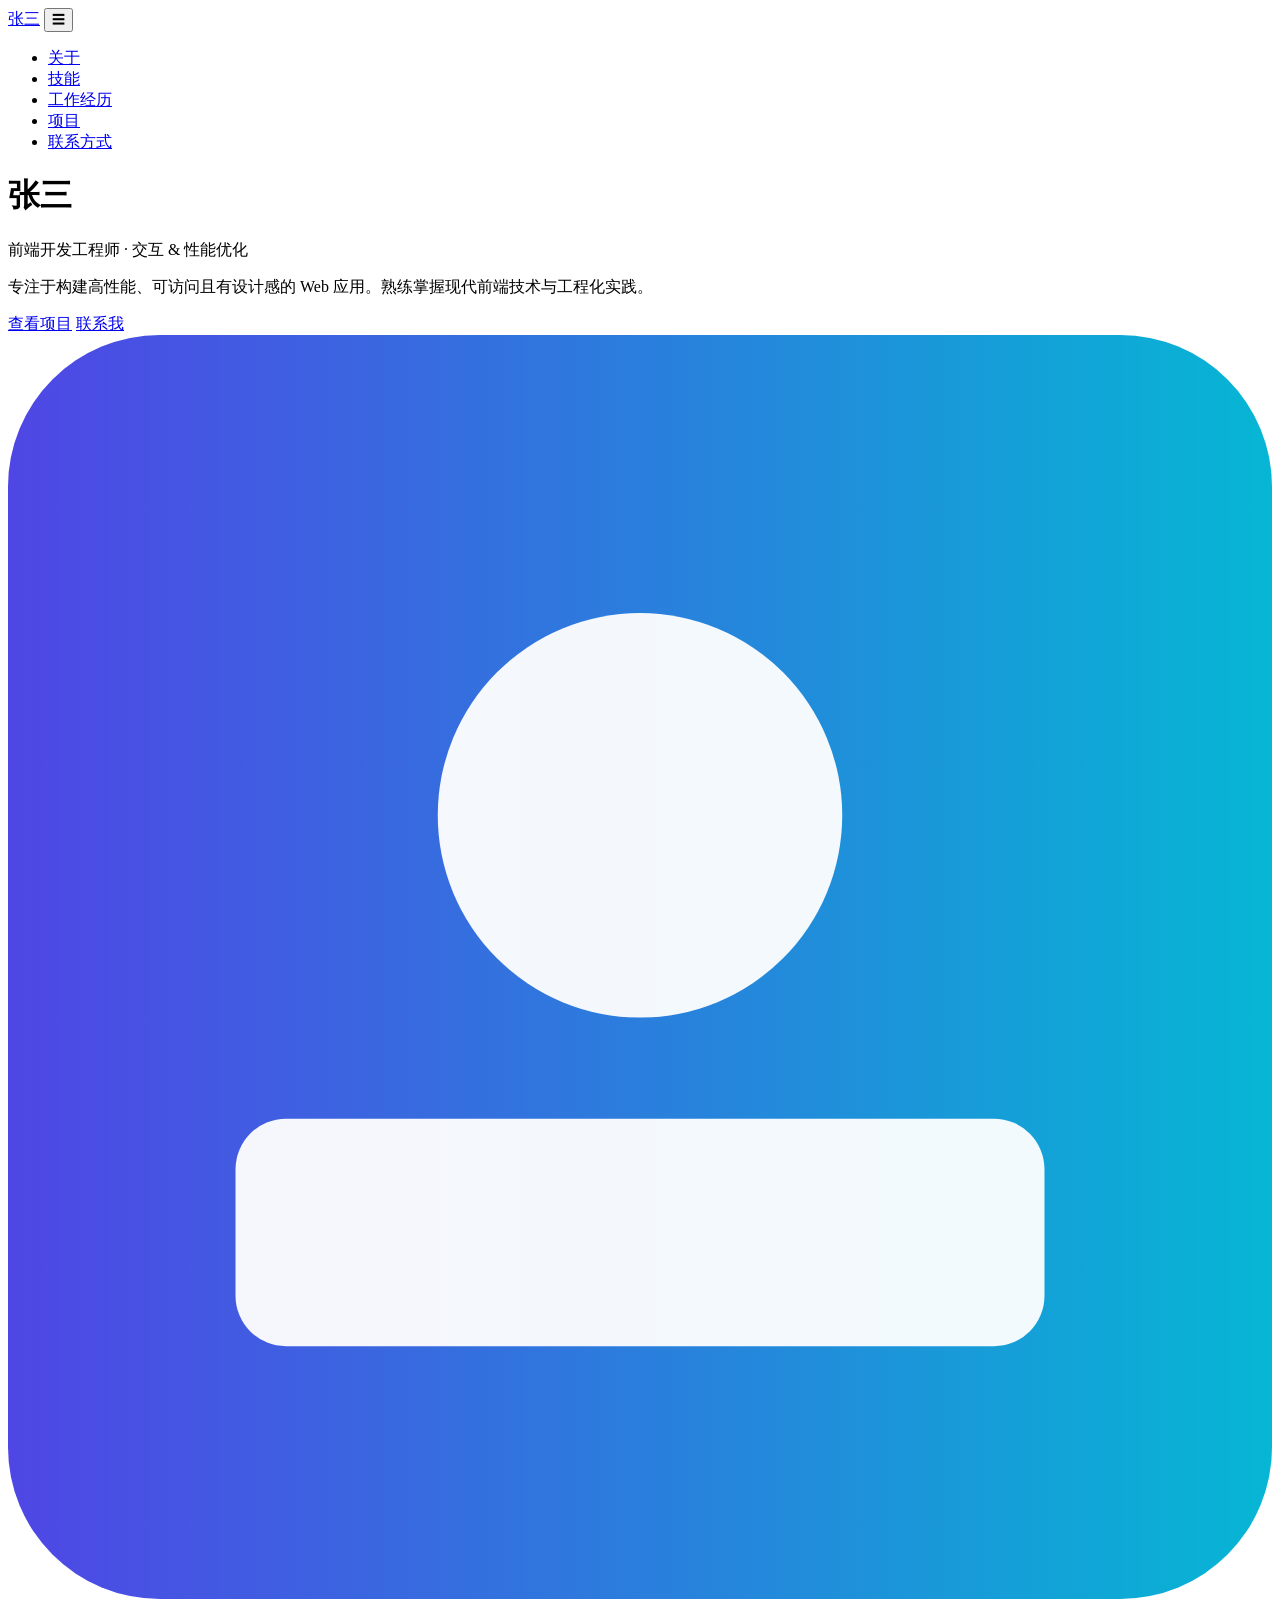
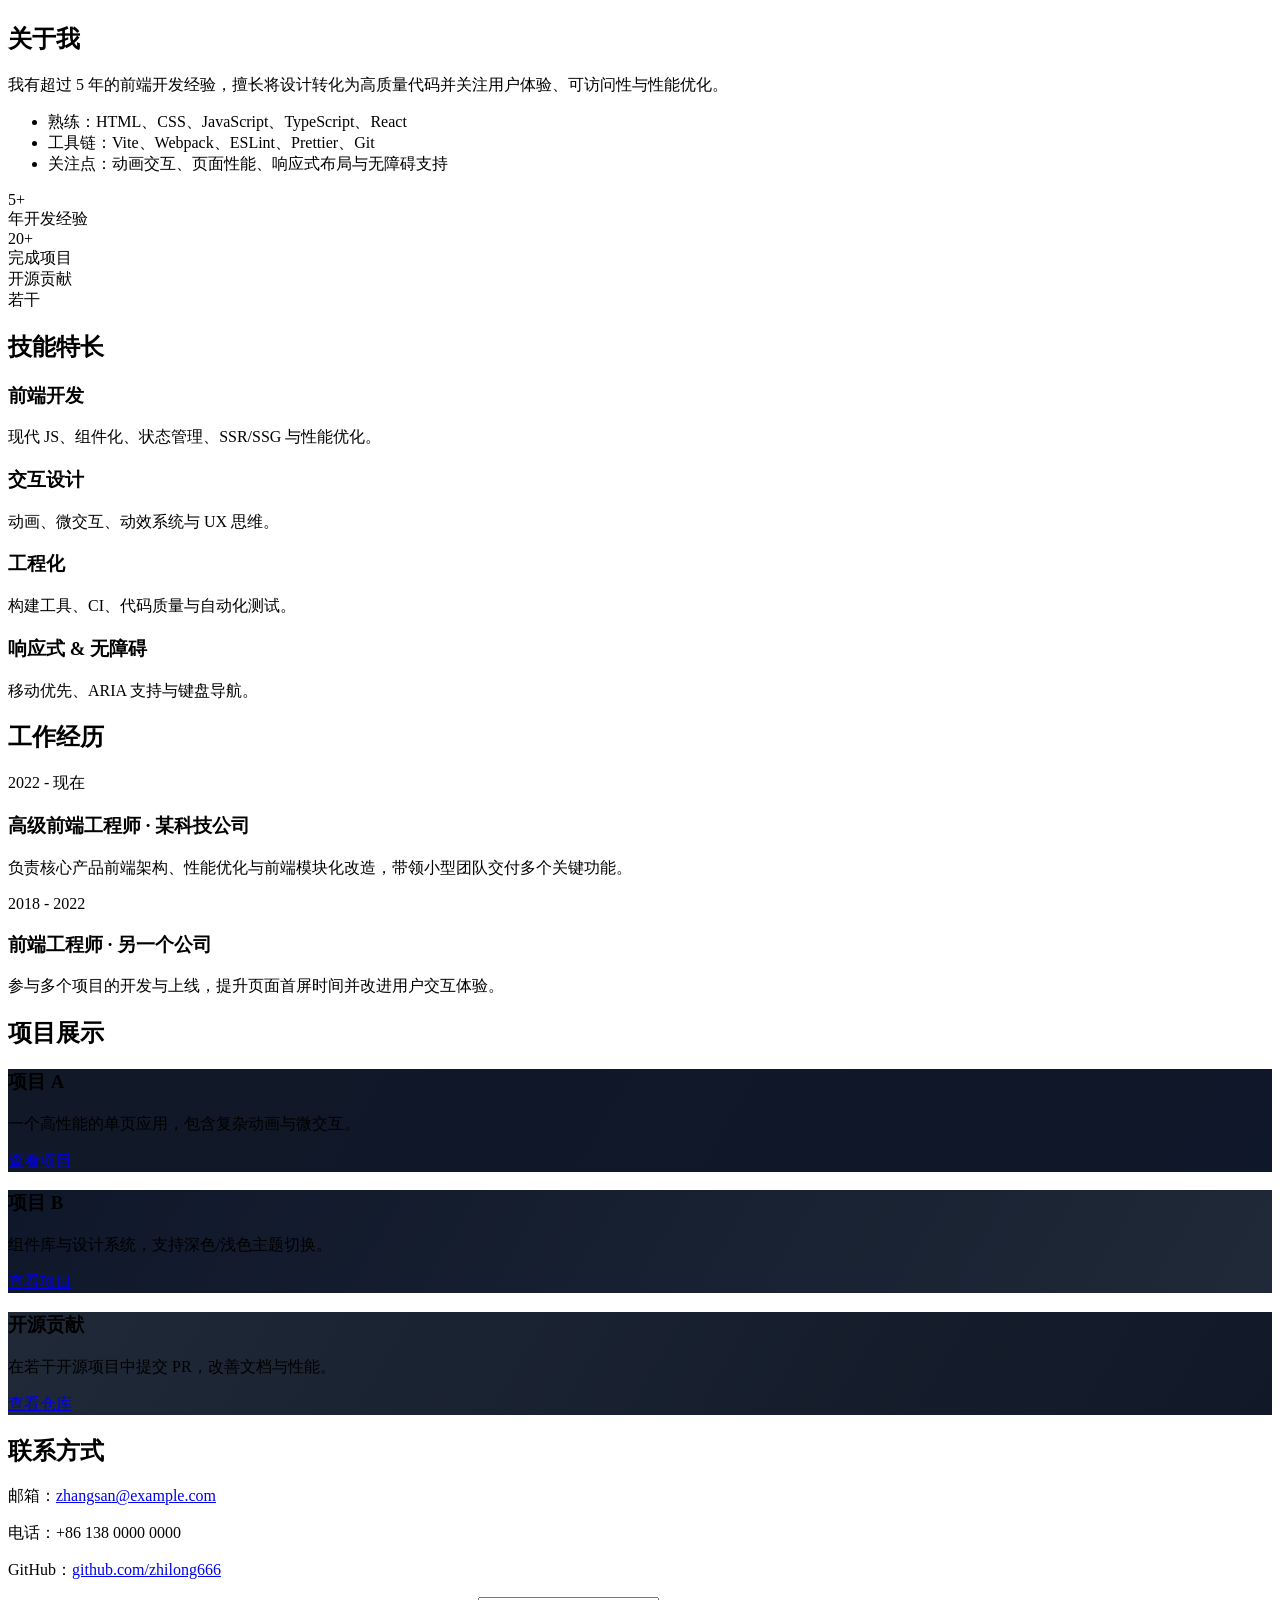
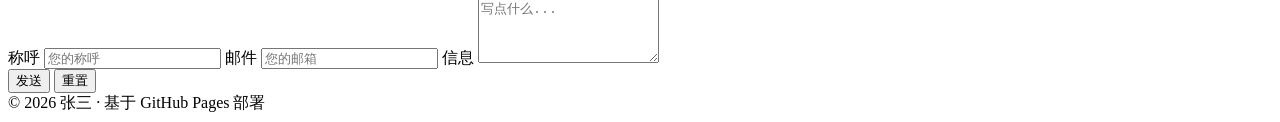
==== index.html @ 3ea9d04a "Add interactive resume: index.html" ====
<!doctype html>
<html lang="zh-CN">
<head>
  <meta charset="utf-8" />
  <meta name="viewport" content="width=device-width, initial-scale=1" />
  <title>个人简历 — 张三</title>
  <meta name="description" content="交互式个人简历 — 深色简洁风格，响应式，带滚动动画与悬停反馈。" />
  <link rel="stylesheet" href="/css/styles.css">
</head>
<body>
  <header class="site-header">
    <nav class="nav">
      <a class="brand" href="#">张三</a>
      <button class="nav-toggle" aria-label="切换导航">☰</button>
      <ul class="nav-list">
        <li><a href="#about">关于</a></li>
        <li><a href="#skills">技能</a></li>
        <li><a href="#experience">工作经历</a></li>
        <li><a href="#projects">项目</a></li>
        <li><a href="#contact">联系方式</a></li>
      </ul>
    </nav>
    <div class="hero container">
      <div class="hero-left">
        <h1 class="name">张三</h1>
        <p class="title">前端开发工程师 · 交互 & 性能优化</p>
        <p class="intro">专注于构建高性能、可访问且有设计感的 Web 应用。熟练掌握现代前端技术与工程化实践。</p>
        <div class="hero-actions">
          <a class="btn primary" href="#projects">查看项目</a>
          <a class="btn ghost" href="#contact">联系我</a>
        </div>
      </div>
      <div class="hero-right" aria-hidden="true">
        <div class="avatar-card">
          <svg class="avatar" viewBox="0 0 100 100" xmlns="http://www.w3.org/2000/svg">
            <defs>
              <linearGradient id="g" x1="0" x2="1">
                <stop offset="0" stop-color="#4f46e5" />
                <stop offset="1" stop-color="#06b6d4" />
              </linearGradient>
            </defs>
            <rect width="100" height="100" rx="12" fill="url(#g)" />
            <circle cx="50" cy="38" r="16" fill="#fff" opacity="0.95" />
            <rect x="18" y="62" width="64" height="18" rx="4" fill="#fff" opacity="0.95" />
          </svg>
        </div>
      </div>
    </div>
  </header>

  <main>
    <section id="about" class="panel container reveal">
      <h2 class="panel-title">关于我</h2>
      <div class="panel-body grid">
        <div class="about-text">
          <p>我有超过 5 年的前端开发经验，擅长将设计转化为高质量代码并关注用户体验、可访问性与性能优化。</p>
          <ul>
            <li>熟练：HTML、CSS、JavaScript、TypeScript、React</li>
            <li>工具链：Vite、Webpack、ESLint、Prettier、Git</li>
            <li>关注点：动画交互、页面性能、响应式布局与无障碍支持</li>
          </ul>
        </div>
        <div class="about-stats">
          <div class="stat">
            <div class="num">5+</div>
            <div class="label">年开发经验</div>
          </div>
          <div class="stat">
            <div class="num">20+</div>
            <div class="label">完成项目</div>
          </div>
          <div class="stat">
            <div class="num">开源贡献</div>
            <div class="label">若干</div>
          </div>
        </div>
      </div>
    </section>

    <section id="skills" class="panel container reveal">
      <h2 class="panel-title">技能特长</h2>
      <div class="skills-grid">
        <div class="skill-card">
          <h3>前端开发</h3>
          <p>现代 JS、组件化、状态管理、SSR/SSG 与性能优化。</p>
        </div>
        <div class="skill-card">
          <h3>交互设计</h3>
          <p>动画、微交互、动效系统与 UX 思维。</p>
        </div>
        <div class="skill-card">
          <h3>工程化</h3>
          <p>构建工具、CI、代码质量与自动化测试。</p>
        </div>
        <div class="skill-card">
          <h3>响应式 & 无障碍</h3>
          <p>移动优先、ARIA 支持与键盘导航。</p>
        </div>
      </div>
    </section>

    <section id="experience" class="panel container reveal">
      <h2 class="panel-title">工作经历</h2>
      <div class="timeline">
        <article class="timeline-item">
          <div class="when">2022 - 现在</div>
          <div class="what">
            <h3>高级前端工程师 · 某科技公司</h3>
            <p>负责核心产品前端架构、性能优化与前端模块化改造，带领小型团队交付多个关键功能。</p>
          </div>
        </article>
        <article class="timeline-item">
          <div class="when">2018 - 2022</div>
          <div class="what">
            <h3>前端工程师 · 另一个公司</h3>
            <p>参与多个项目的开发与上线，提升页面首屏时间并改进用户交互体验。</p>
          </div>
        </article>
      </div>
    </section>

    <section id="projects" class="panel container reveal">
      <h2 class="panel-title">项目展示</h2>
      <div class="projects-grid">
        <article class="project-card">
          <div class="project-media" style="background-image:linear-gradient(120deg,#111827 0%,#0f172a 100%)">
            <div class="project-overlay">
              <h3>项目 A</h3>
              <p>一个高性能的单页应用，包含复杂动画与微交互。</p>
              <a class="project-link" href="#">查看项目</a>
            </div>
          </div>
        </article>

        <article class="project-card">
          <div class="project-media" style="background-image:linear-gradient(120deg,#0f172a 0%,#1f2937 100%)">
            <div class="project-overlay">
              <h3>项目 B</h3>
              <p>组件库与设计系统，支持深色/浅色主题切换。</p>
              <a class="project-link" href="#">查看项目</a>
            </div>
          </div>
        </article>

        <article class="project-card">
          <div class="project-media" style="background-image:linear-gradient(120deg,#1f2937 0%,#111827 100%)">
            <div class="project-overlay">
              <h3>开源贡献</h3>
              <p>在若干开源项目中提交 PR，改善文档与性能。</p>
              <a class="project-link" href="#">查看仓库</a>
            </div>
          </div>
        </article>
      </div>
    </section>

    <section id="contact" class="panel container reveal">
      <h2 class="panel-title">联系方式</h2>
      <div class="contact-grid">
        <div>
          <p>邮箱：<a href="mailto:zhangsan@example.com">zhangsan@example.com</a></p>
          <p>电话：+86 138 0000 0000</p>
          <p>GitHub：<a href="https://github.com/zhilong666">github.com/zhilong666</a></p>
        </div>
        <form class="contact-form" action="mailto:zhangsan@example.com" method="post" enctype="text/plain">
          <label>
            <span>称呼</span>
            <input type="text" name="name" placeholder="您的称呼" required>
          </label>
          <label>
            <span>邮件</span>
            <input type="email" name="email" placeholder="您的邮箱" required>
          </label>
          <label>
            <span>信息</span>
            <textarea name="message" rows="4" placeholder="写点什么..." required></textarea>
          </label>
          <div class="form-actions">
            <button type="submit" class="btn primary">发送</button>
            <button type="reset" class="btn ghost">重置</button>
          </div>
        </form>
      </div>
    </section>

  </main>

  <footer class="site-footer">
    <div class="container">© 2026 张三 · 基于 GitHub Pages 部署</div>
  </footer>

  <script src="/js/script.js" defer></script>
</body>
</html>
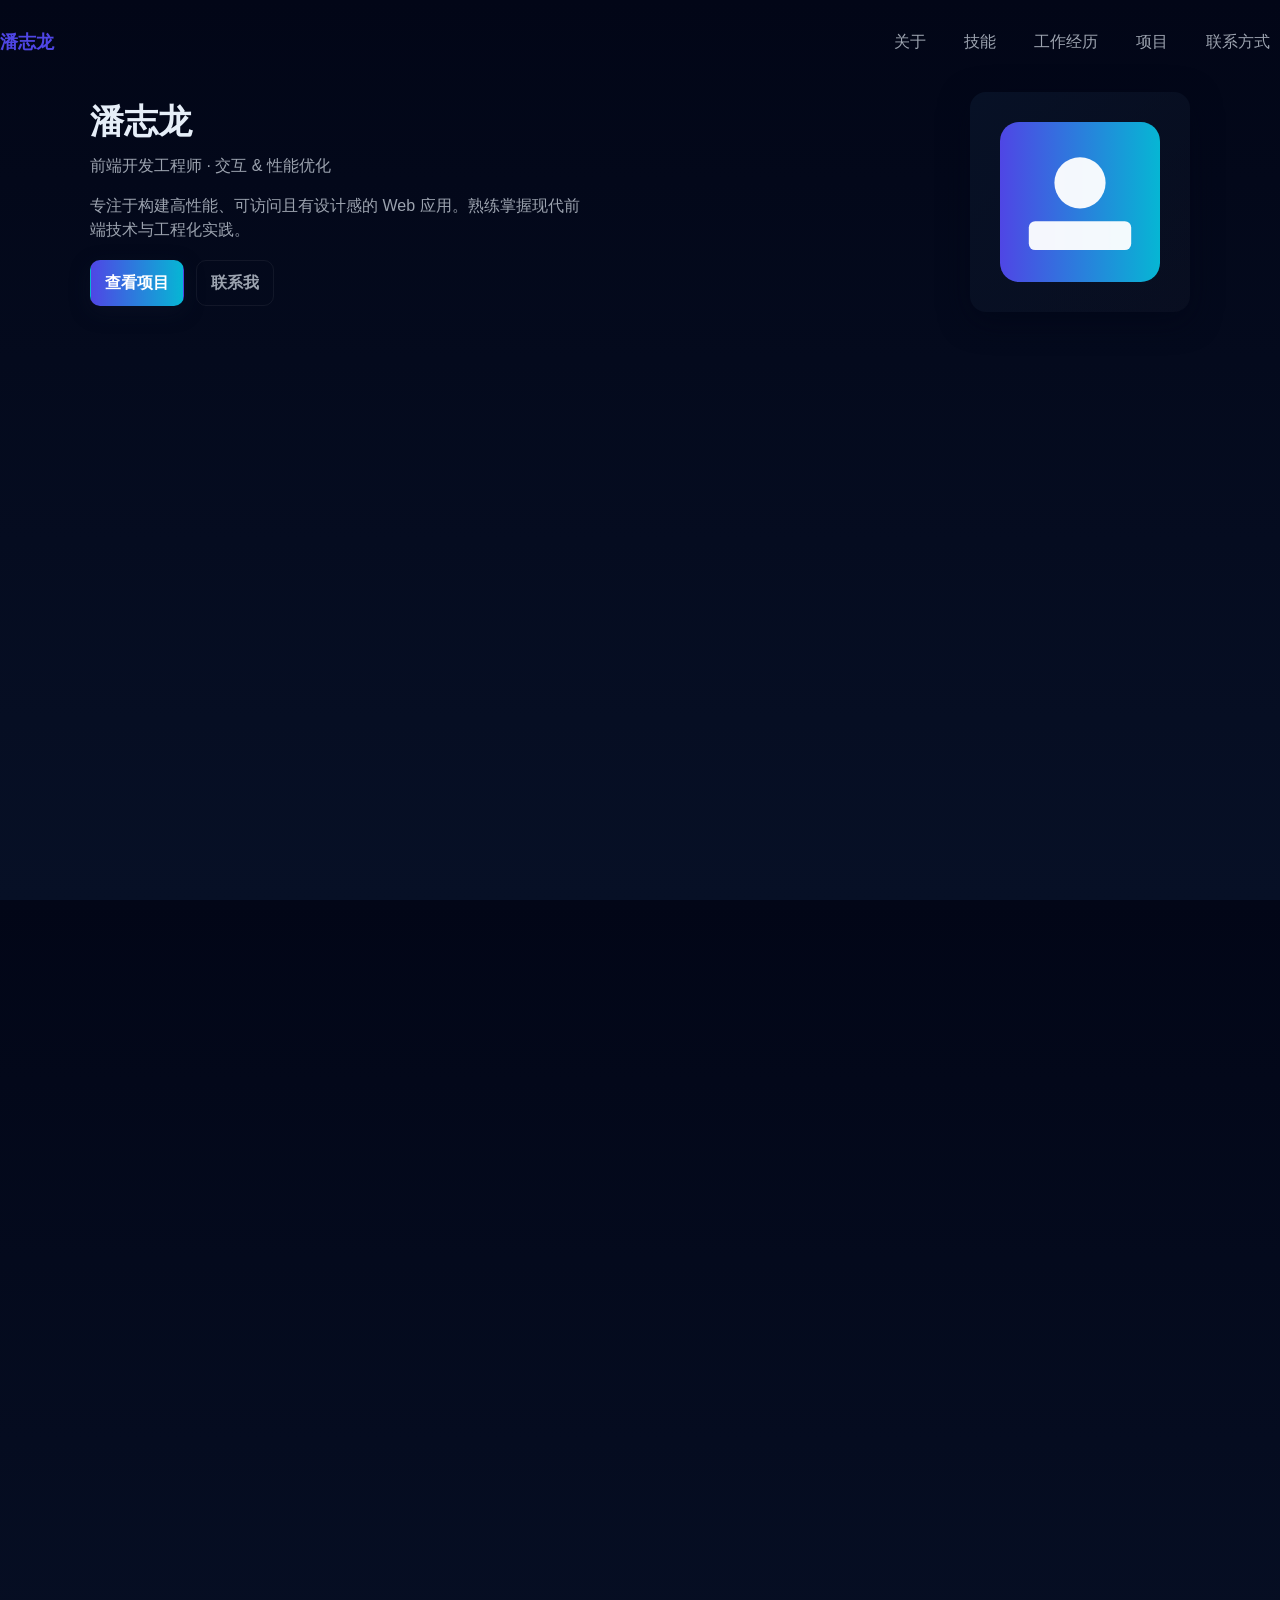
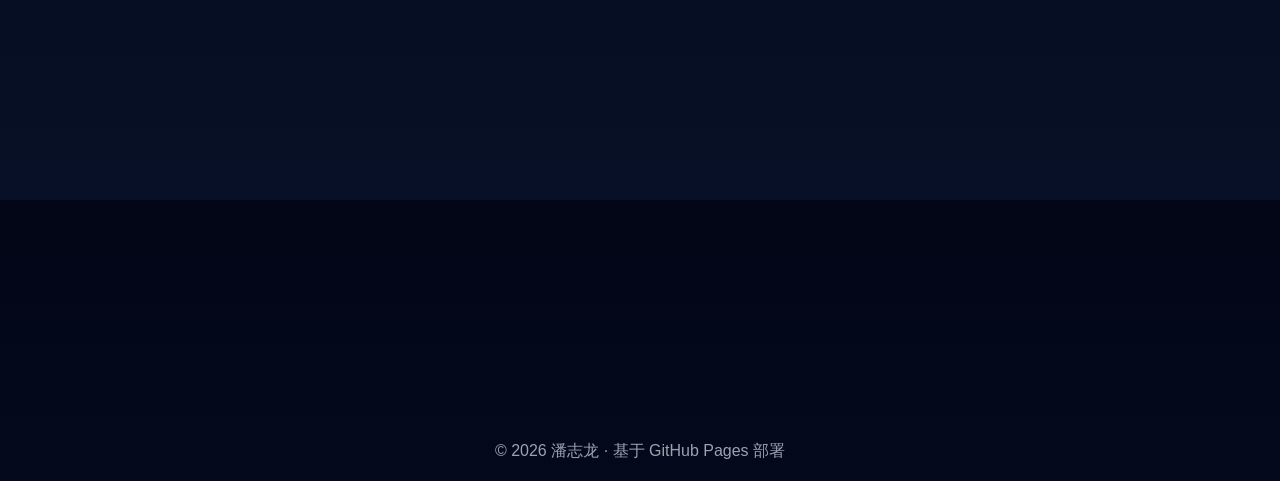
==== commit f9256b66: "Replace all occurrences of '张三' with '潘志龙' in index.html" ====
--- a/index.html
+++ b/index.html
@@ -3,14 +3,14 @@
 <head>
   <meta charset="utf-8" />
   <meta name="viewport" content="width=device-width, initial-scale=1" />
-  <title>个人简历 — 张三</title>
+  <title>个人简历 — 潘志龙</title>
   <meta name="description" content="交互式个人简历 — 深色简洁风格，响应式，带滚动动画与悬停反馈。" />
-  <link rel="stylesheet" href="/css/styles.css">
+  <link rel="stylesheet" href="css/styles.css">
 </head>
 <body>
   <header class="site-header">
     <nav class="nav">
-      <a class="brand" href="#">张三</a>
+      <a class="brand" href="#">潘志龙</a>
       <button class="nav-toggle" aria-label="切换导航">☰</button>
       <ul class="nav-list">
         <li><a href="#about">关于</a></li>
@@ -22,7 +22,7 @@
     </nav>
     <div class="hero container">
       <div class="hero-left">
-        <h1 class="name">张三</h1>
+        <h1 class="name">潘志龙</h1>
         <p class="title">前端开发工程师 · 交互 & 性能优化</p>
         <p class="intro">专注于构建高性能、可访问且有设计感的 Web 应用。熟练掌握现代前端技术与工程化实践。</p>
         <div class="hero-actions">
@@ -186,9 +186,9 @@
   </main>
 
   <footer class="site-footer">
-    <div class="container">© 2026 张三 · 基于 GitHub Pages 部署</div>
+    <div class="container">© 2026 潘志龙 · 基于 GitHub Pages 部署</div>
   </footer>
 
-  <script src="/js/script.js" defer></script>
+  <script src="js/script.js" defer></script>
 </body>
 </html>
--- a/css/styles.css
+++ b/css/styles.css
@@ -0,0 +1,107 @@
+/* css/styles.css
+   Restores original resume design: dark theme, responsive layout, navigation, hero, cards, buttons, and animations.
+   Created to fix missing CSS for GitHub Pages deployment.
+*/
+:root{
+  --bg:#0b1020;
+  --panel:#0f1724;
+  --muted:#9ca3af;
+  --accent-1:#4f46e5; /* indigo */
+  --accent-2:#06b6d4; /* teal */
+  --glass: rgba(255,255,255,0.04);
+  --radius:12px;
+  --container:1100px;
+  --max-width:1100px;
+}
+*{box-sizing:border-box}
+html,body{height:100%}
+body{
+  margin:0;
+  font-family:-apple-system, BlinkMacSystemFont, "Segoe UI", Roboto, "Helvetica Neue", Arial;
+  background:linear-gradient(180deg,#020617 0%, #071026 100%);
+  color:#e6eef8;
+  -webkit-font-smoothing:antialiased;
+  -moz-osx-font-smoothing:grayscale;
+  line-height:1.5;
+}
+.container{max-width:var(--container);margin:0 auto;padding:0 20px}
+.site-header{padding:28px 0 10px}
+.nav{display:flex;align-items:center;gap:16px;justify-content:space-between}
+.brand{color:var(--accent-1);font-weight:700;font-size:1.15rem;text-decoration:none}
+.nav-list{list-style:none;margin:0;padding:0;display:flex;gap:18px;align-items:center}
+.nav-list a{color:var(--muted);text-decoration:none;padding:8px 10px;border-radius:8px;transition:all .18s ease}
+.nav-list a:hover{color:#fff;background:rgba(255,255,255,0.03);transform:translateY(-1px)}
+.nav-toggle{display:none;background:transparent;border:1px solid rgba(255,255,255,0.04);color:var(--muted);padding:8px 10px;border-radius:8px;font-size:18px}
+/* Hero */
+.hero{display:flex;align-items:center;gap:32px;padding:36px 0}
+.hero-left{flex:1}
+.hero-right{width:260px;display:flex;justify-content:flex-end}
+.name{font-size:2.1rem;margin:0 0 6px}
+.title{color:var(--muted);margin:0 0 16px}
+.intro{color:var(--muted);max-width:56ch}
+.hero-actions{margin-top:18px;display:flex;gap:12px}
+.btn{display:inline-flex;align-items:center;gap:8px;padding:10px 14px;border-radius:10px;text-decoration:none;font-weight:600;border:1px solid transparent;cursor:pointer}
+.btn.primary{background:linear-gradient(90deg,var(--accent-1),var(--accent-2));color:#fff;box-shadow:0 6px 20px rgba(15,23,42,0.4)}
+.btn.ghost{background:transparent;color:var(--muted);border:1px solid rgba(255,255,255,0.06)}
+.avatar-card{width:220px;height:220px;border-radius:16px;display:flex;align-items:center;justify-content:center;background:linear-gradient(135deg,#071126 0%, rgba(255,255,255,0.02) 100%);box-shadow:0 8px 30px rgba(2,6,23,0.6);padding:18px}
+.avatar{width:100%;height:100%;max-width:160px;max-height:160px}
+/* Panels */
+.panel{background:linear-gradient(180deg, rgba(255,255,255,0.02), transparent);margin:26px 0;padding:22px;border-radius:12px}
+.panel-title{margin:0 0 12px;font-size:1.25rem;color:#fff}
+.grid{display:grid;grid-template-columns:1fr 260px;gap:18px}
+.about-text p{color:var(--muted);margin:0 0 12px}
+.about-stats{display:flex;flex-direction:column;gap:12px}
+.stat{background:var(--glass);padding:12px;border-radius:10px;text-align:center}
+.stat .num{font-size:1.25rem;font-weight:700}
+.stat .label{color:var(--muted);font-size:0.9rem}
+/* Skills */
+.skills-grid{display:grid;grid-template-columns:repeat(4,1fr);gap:14px}
+.skill-card{background:rgba(255,255,255,0.03);padding:14px;border-radius:10px}
+.skill-card h3{margin:0 0 8px}
+.skill-card p{margin:0;color:var(--muted);font-size:0.95rem}
+/* Timeline */
+.timeline{display:flex;flex-direction:column;gap:12px}
+.timeline-item{display:flex;gap:16px}
+.when{width:140px;color:var(--muted);font-weight:600}
+.what{flex:1}
+/* Projects */
+.projects-grid{display:grid;grid-template-columns:repeat(3,1fr);gap:14px}
+.project-card{border-radius:10px;overflow:hidden}
+.project-media{min-height:150px;background-size:cover;background-position:center;position:relative;display:flex;align-items:flex-end}
+.project-overlay{background:linear-gradient(180deg, rgba(2,6,23,0) 0%, rgba(2,6,23,0.6) 40%, rgba(2,6,23,0.85) 100%);padding:14px}
+.project-overlay h3{margin:0 0 6px}
+.project-overlay p{margin:0 0 8px;color:var(--muted)}
+.project-link{color:var(--accent-2);text-decoration:none;font-weight:700}
+.project-card:hover{transform:translateY(-6px);transition:transform .28s cubic-bezier(.22,.9,.32,1)}
+/* Contact */
+.contact-grid{display:grid;grid-template-columns:1fr 360px;gap:18px}
+.contact-form{background:rgba(255,255,255,0.02);padding:14px;border-radius:10px}
+.contact-form label{display:block;margin-bottom:10px}
+.contact-form span{display:block;color:var(--muted);font-size:0.9rem;margin-bottom:6px}
+.contact-form input,.contact-form textarea{width:100%;padding:10px;border-radius:8px;border:1px solid rgba(255,255,255,0.04);background:transparent;color:#fff}
+.form-actions{display:flex;gap:8px;justify-content:flex-end;margin-top:8px}
+/* Footer */
+.site-footer{padding:18px 0;color:var(--muted);text-align:center}
+/* Reveal animations */
+.reveal{opacity:0;transform:translateY(12px);transition:opacity .6s ease,transform .6s ease}
+.reveal.visible{opacity:1;transform:none}
+/* Small screens */
+@media (max-width:900px){
+  .grid{grid-template-columns:1fr}
+  .skills-grid{grid-template-columns:repeat(2,1fr)}
+  .projects-grid{grid-template-columns:repeat(2,1fr)}
+  .contact-grid{grid-template-columns:1fr}
+  .hero{flex-direction:column;align-items:flex-start}
+  .hero-right{width:100%;justify-content:flex-start}
+  .avatar-card{width:160px;height:160px}
+}
+@media (max-width:720px){
+  .nav-toggle{display:inline-flex}
+  .nav-list{position:fixed;inset:auto 16px 16px 16px;bottom:16px;right:16px;flex-direction:column;background:linear-gradient(180deg,rgba(2,6,23,0.9),rgba(2,6,23,0.95));padding:12px;border-radius:12px;box-shadow:0 8px 30px rgba(2,6,23,0.6);display:none}
+  .nav-list.open{display:flex}
+  .nav-list a{padding:10px 14px}
+}
+/* small polish */
+a{color:inherit}
+/* Utility */
+.hide{display:none}
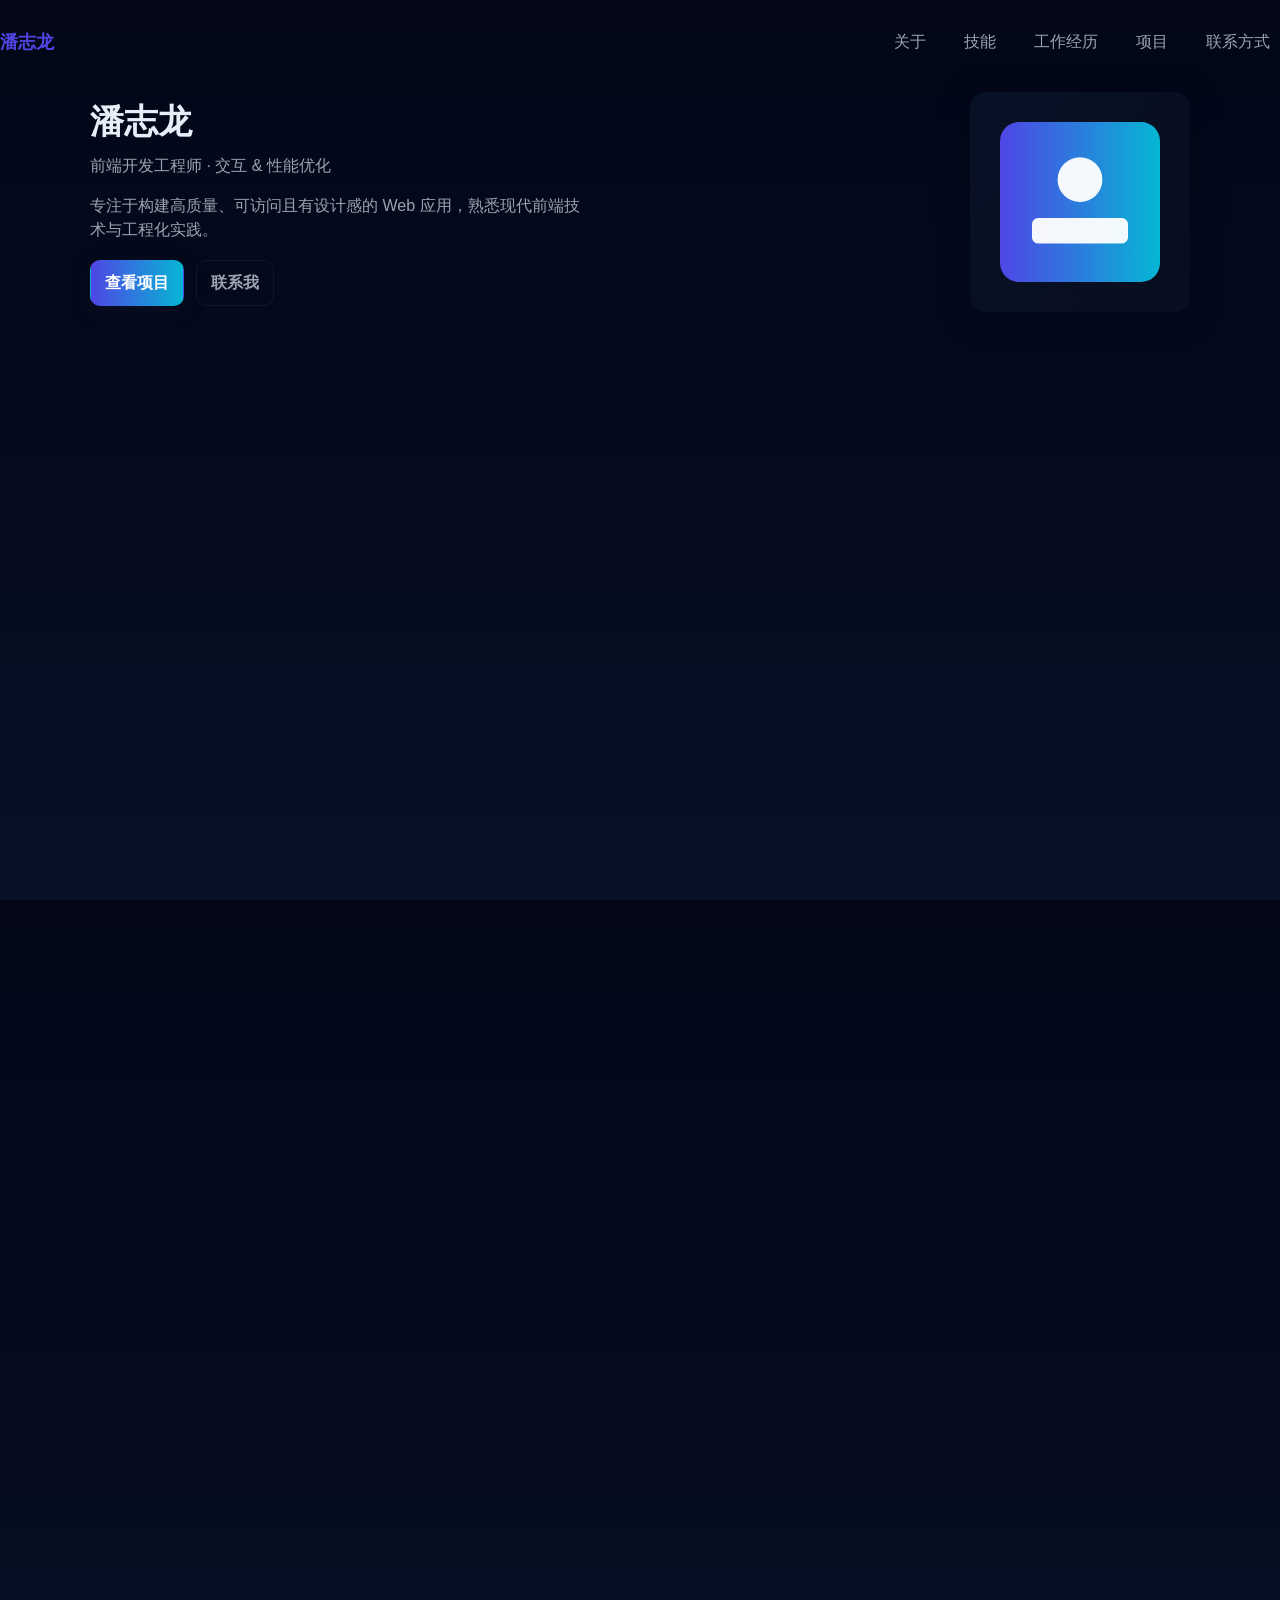
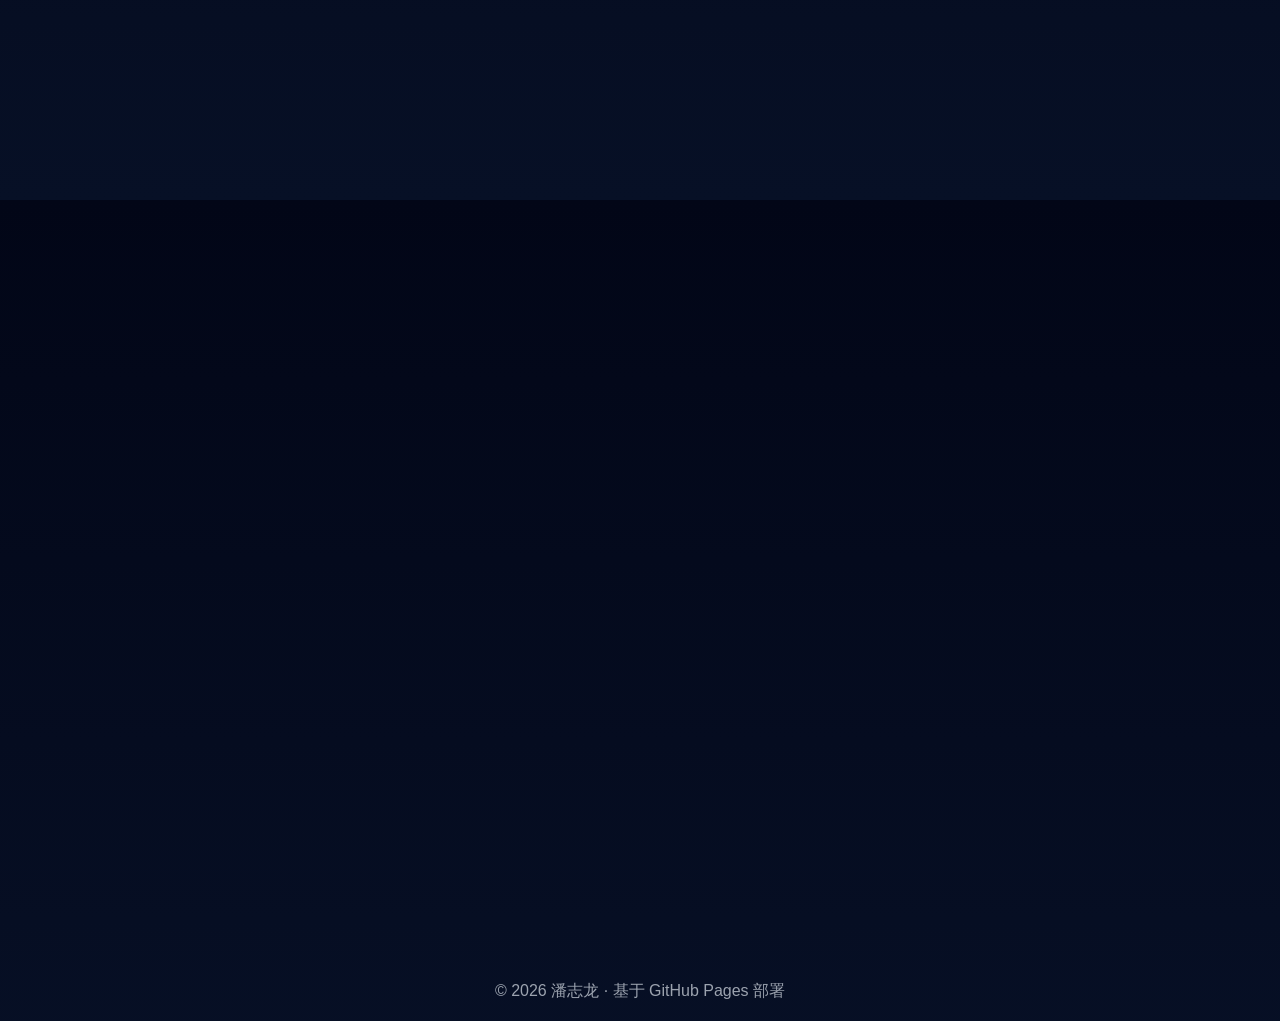
==== commit d5d74de7: "Update resume content and contact info (switch to Morandi theme will be applied in CSS)." ====
--- a/index.html
+++ b/index.html
@@ -4,7 +4,7 @@
   <meta charset="utf-8" />
   <meta name="viewport" content="width=device-width, initial-scale=1" />
   <title>个人简历 — 潘志龙</title>
-  <meta name="description" content="交互式个人简历 — 深色简洁风格，响应式，带滚动动画与悬停反馈。" />
+  <meta name="description" content="交互式个人简历 — 莫兰迪主色调，简洁响应式布局。" />
   <link rel="stylesheet" href="css/styles.css">
 </head>
 <body>
@@ -24,7 +24,7 @@
       <div class="hero-left">
         <h1 class="name">潘志龙</h1>
         <p class="title">前端开发工程师 · 交互 & 性能优化</p>
-        <p class="intro">专注于构建高性能、可访问且有设计感的 Web 应用。熟练掌握现代前端技术与工程化实践。</p>
+        <p class="intro">专注于构建高质量、可访问且有设计感的 Web 应用，熟悉现代前端技术与工程化实践。</p>
         <div class="hero-actions">
           <a class="btn primary" href="#projects">查看项目</a>
           <a class="btn ghost" href="#contact">联系我</a>
@@ -32,16 +32,17 @@
       </div>
       <div class="hero-right" aria-hidden="true">
         <div class="avatar-card">
-          <svg class="avatar" viewBox="0 0 100 100" xmlns="http://www.w3.org/2000/svg">
+          <!-- 占位头像（将来可替换为上传的证件照） -->
+          <svg class="avatar" viewBox="0 0 100 100" xmlns="http://www.w3.org/2000/svg" role="img" aria-label="avatar">
             <defs>
               <linearGradient id="g" x1="0" x2="1">
-                <stop offset="0" stop-color="#4f46e5" />
-                <stop offset="1" stop-color="#06b6d4" />
+                <stop offset="0" stop-color="var(--accent-1)" />
+                <stop offset="1" stop-color="var(--accent-2)" />
               </linearGradient>
             </defs>
             <rect width="100" height="100" rx="12" fill="url(#g)" />
-            <circle cx="50" cy="38" r="16" fill="#fff" opacity="0.95" />
-            <rect x="18" y="62" width="64" height="18" rx="4" fill="#fff" opacity="0.95" />
+            <circle cx="50" cy="36" r="14" fill="#fff" opacity="0.95" />
+            <rect x="20" y="60" width="60" height="16" rx="4" fill="#fff" opacity="0.95" />
           </svg>
         </div>
       </div>
@@ -53,104 +54,128 @@
       <h2 class="panel-title">关于我</h2>
       <div class="panel-body grid">
         <div class="about-text">
-          <p>我有超过 5 年的前端开发经验，擅长将设计转化为高质量代码并关注用户体验、可访问性与性能优化。</p>
+          <p>我是一名数字媒体方向的本科生，擅长将设计转化为前端实现并关注交互、性能与可访问性。具有校园项目与短片拍摄、剪辑经验，熟悉多媒体工具链与三维制作基础。</p>
           <ul>
-            <li>熟练：HTML、CSS、JavaScript、TypeScript、React</li>
-            <li>工具链：Vite、Webpack、ESLint、Prettier、Git</li>
-            <li>关注点：动画交互、页面性能、响应式布局与无障碍支持</li>
+            <li>专业技能：HTML、CSS、JavaScript、TypeScript、React、动画交互</li>
+            <li>工具链：Photoshop、Premiere、Illustrator、Final Cut、3DMax、ZBrush</li>
+            <li>关注点：响应式布局、性能优化、交互设计与无障碍支持</li>
           </ul>
         </div>
-        <div class="about-stats">
-          <div class="stat">
-            <div class="num">5+</div>
-            <div class="label">年开发经验</div>
-          </div>
-          <div class="stat">
-            <div class="num">20+</div>
-            <div class="label">完成项目</div>
-          </div>
-          <div class="stat">
-            <div class="num">开源贡献</div>
-            <div class="label">若干</div>
-          </div>
-        </div>
+        <aside class="about-stats">
+          <div class="stat">
+            <div class="num">2001/10/1</div>
+            <div class="label">出生日期</div>
+          </div>
+          <div class="stat">
+            <div class="num">江西服装学院</div>
+            <div class="label">毕业学校</div>
+          </div>
+          <div class="stat">
+            <div class="num">本科</div>
+            <div class="label">学历</div>
+          </div>
+        </aside>
       </div>
     </section>
 
     <section id="skills" class="panel container reveal">
-      <h2 class="panel-title">技能特长</h2>
+      <h2 class="panel-title">技能与证书</h2>
       <div class="skills-grid">
         <div class="skill-card">
           <h3>前端开发</h3>
-          <p>现代 JS、组件化、状态管理、SSR/SSG 与性能优化。</p>
-        </div>
-        <div class="skill-card">
-          <h3>交互设计</h3>
-          <p>动画、微交互、动效系统与 UX 思维。</p>
-        </div>
-        <div class="skill-card">
-          <h3>工程化</h3>
-          <p>构建工具、CI、代码质量与自动化测试。</p>
-        </div>
-        <div class="skill-card">
-          <h3>响应式 & 无障碍</h3>
-          <p>移动优先、ARIA 支持与键盘导航。</p>
+          <p>现代 JS、组件化、状态管理、SSR/SSG、性能调优与工程化。</p>
+        </div>
+        <div class="skill-card">
+          <h3>多媒体制作</h3>
+          <p>视频拍摄与剪辑、动效设计、三维建模与渲染。</p>
+        </div>
+        <div class="skill-card">
+          <h3>工具</h3>
+          <p>熟练：PS / PR / AI / Final Cut / 3DMax / ZBrush</p>
+        </div>
+        <div class="skill-card">
+          <h3>证书</h3>
+          <p>普通话（二级甲等）、驾驶证、雅思 5.5</p>
         </div>
       </div>
     </section>
 
     <section id="experience" class="panel container reveal">
-      <h2 class="panel-title">工作经历</h2>
+      <h2 class="panel-title">校园经历</h2>
       <div class="timeline">
         <article class="timeline-item">
-          <div class="when">2022 - 现在</div>
-          <div class="what">
-            <h3>高级前端工程师 · 某科技公司</h3>
-            <p>负责核心产品前端架构、性能优化与前端模块化改造，带领小型团队交付多个关键功能。</p>
-          </div>
-        </article>
-        <article class="timeline-item">
-          <div class="when">2018 - 2022</div>
-          <div class="what">
-            <h3>前端工程师 · 另一个公司</h3>
-            <p>参与多个项目的开发与上线，提升页面首屏时间并改进用户交互体验。</p>
-          </div>
-        </article>
-      </div>
-    </section>
-
-    <section id="projects" class="panel container reveal">
-      <h2 class="panel-title">项目展示</h2>
-      <div class="projects-grid">
-        <article class="project-card">
-          <div class="project-media" style="background-image:linear-gradient(120deg,#111827 0%,#0f172a 100%)">
-            <div class="project-overlay">
-              <h3>项目 A</h3>
-              <p>一个高性能的单页应用，包含复杂动画与微交互。</p>
-              <a class="project-link" href="#">查看项目</a>
-            </div>
-          </div>
-        </article>
-
-        <article class="project-card">
-          <div class="project-media" style="background-image:linear-gradient(120deg,#0f172a 0%,#1f2937 100%)">
-            <div class="project-overlay">
-              <h3>项目 B</h3>
-              <p>组件库与设计系统，支持深色/浅色主题切换。</p>
-              <a class="project-link" href="#">查看项目</a>
-            </div>
-          </div>
-        </article>
-
-        <article class="project-card">
-          <div class="project-media" style="background-image:linear-gradient(120deg,#1f2937 0%,#111827 100%)">
-            <div class="project-overlay">
-              <h3>开源贡献</h3>
-              <p>在若干开源项目中提交 PR，改善文档与性能。</p>
-              <a class="project-link" href="#">查看仓库</a>
-            </div>
-          </div>
-        </article>
+          <div class="when">2021.09.21 – 2021.10.19</div>
+          <div class="what">
+            <h3>建校30周年校庆宣传片拍摄</h3>
+            <p>承担校庆宣传片的主要拍摄工作，负责现场拍摄与部分素材剪辑，与指导老师和团队协作完成宣传片制作。</p>
+          </div>
+        </article>
+
+        <article class="timeline-item">
+          <div class="when">2021.11 – 2021.12.05</div>
+          <div class="what">
+            <h3>志愿服务与合唱比赛</h3>
+            <p>参与学校志愿服务与活动拍摄，负责影像记录与后期整理。</p>
+          </div>
+        </article>
+
+        <article class="timeline-item">
+          <div class="when">2022.04 – 2022.12</div>
+          <div class="what">
+            <h3>校内外宣传项目</h3>
+            <p>参与学校教师工作室与地方景区的宣传片拍摄与制作，承担拍摄、剪辑与配合脚本执行工作。</p>
+          </div>
+        </article>
+
+        <article class="timeline-item">
+          <div class="when">2023.05.01</div>
+          <div class="what">
+            <h3>婚礼纪录片拍摄（定制）</h3>
+            <p>为新人定制婚礼纪录片，从采访、拍摄到剪辑负责全流程制作，积累活动拍摄经验。</p>
+          </div>
+        </article>
+
+        <article class="timeline-item">
+          <div class="when">2024.02.01</div>
+          <div class="what">
+            <h3>优秀实习生</h3>
+            <p>在校外实习期间表现优秀，参与美术与视频项目的制作与执行，获得导师肯定。</p>
+          </div>
+        </article>
+
+        <article class="timeline-item">
+          <div class="when">2025.06.07</div>
+          <div class="what">
+            <h3>南昌梅岭景区宣传片拍摄</h3>
+            <p>毕业前为景区拍摄宣传片，负责镜头拍摄与素材剪辑，展示景区风貌与项目成果。</p>
+          </div>
+        </article>
+
+      </div>
+    </section>
+
+    <section id="education" class="panel container reveal">
+      <h2 class="panel-title">教育 / 获奖</h2>
+      <div class="panel-body grid">
+        <div>
+          <h3>2020 – 2024 · 江西服装学院 · 本科</h3>
+          <p>数字媒体艺术（虚拟与现实展示设计）— 主修视觉设计、交互、三维与影像制作相关课程。</p>
+          <h4>获奖与展映</h4>
+          <ul>
+            <li>作品入选多项校内外展览与比赛并获奖与入围记录（图像、视频与交互类项目）。</li>
+            <li>参与跨校项目与线上展览，积累协作与项目推进经验。</li>
+          </ul>
+        </div>
+        <aside class="about-stats">
+          <div class="stat">
+            <div class="num">专业</div>
+            <div class="label">数字媒体艺术（虚拟与现实展示）</div>
+          </div>
+          <div class="stat">
+            <div class="num">政治面貌</div>
+            <div class="label">群众</div>
+          </div>
+        </aside>
       </div>
     </section>
 
@@ -158,11 +183,12 @@
       <h2 class="panel-title">联系方式</h2>
       <div class="contact-grid">
         <div>
-          <p>邮箱：<a href="mailto:zhangsan@example.com">zhangsan@example.com</a></p>
-          <p>电话：+86 138 0000 0000</p>
+          <p>手机：13006214364</p>
+          <p>邮箱：<a href="mailto:zhilongpan@ln.hk">zhilongpan@ln.hk</a></p>
+          <p>地址：江西省南昌市 · 江西服装学院</p>
           <p>GitHub：<a href="https://github.com/zhilong666">github.com/zhilong666</a></p>
         </div>
-        <form class="contact-form" action="mailto:zhangsan@example.com" method="post" enctype="text/plain">
+        <form class="contact-form" action="mailto:zhilongpan@ln.hk" method="post" enctype="text/plain">
           <label>
             <span>称呼</span>
             <input type="text" name="name" placeholder="您的称呼" required>
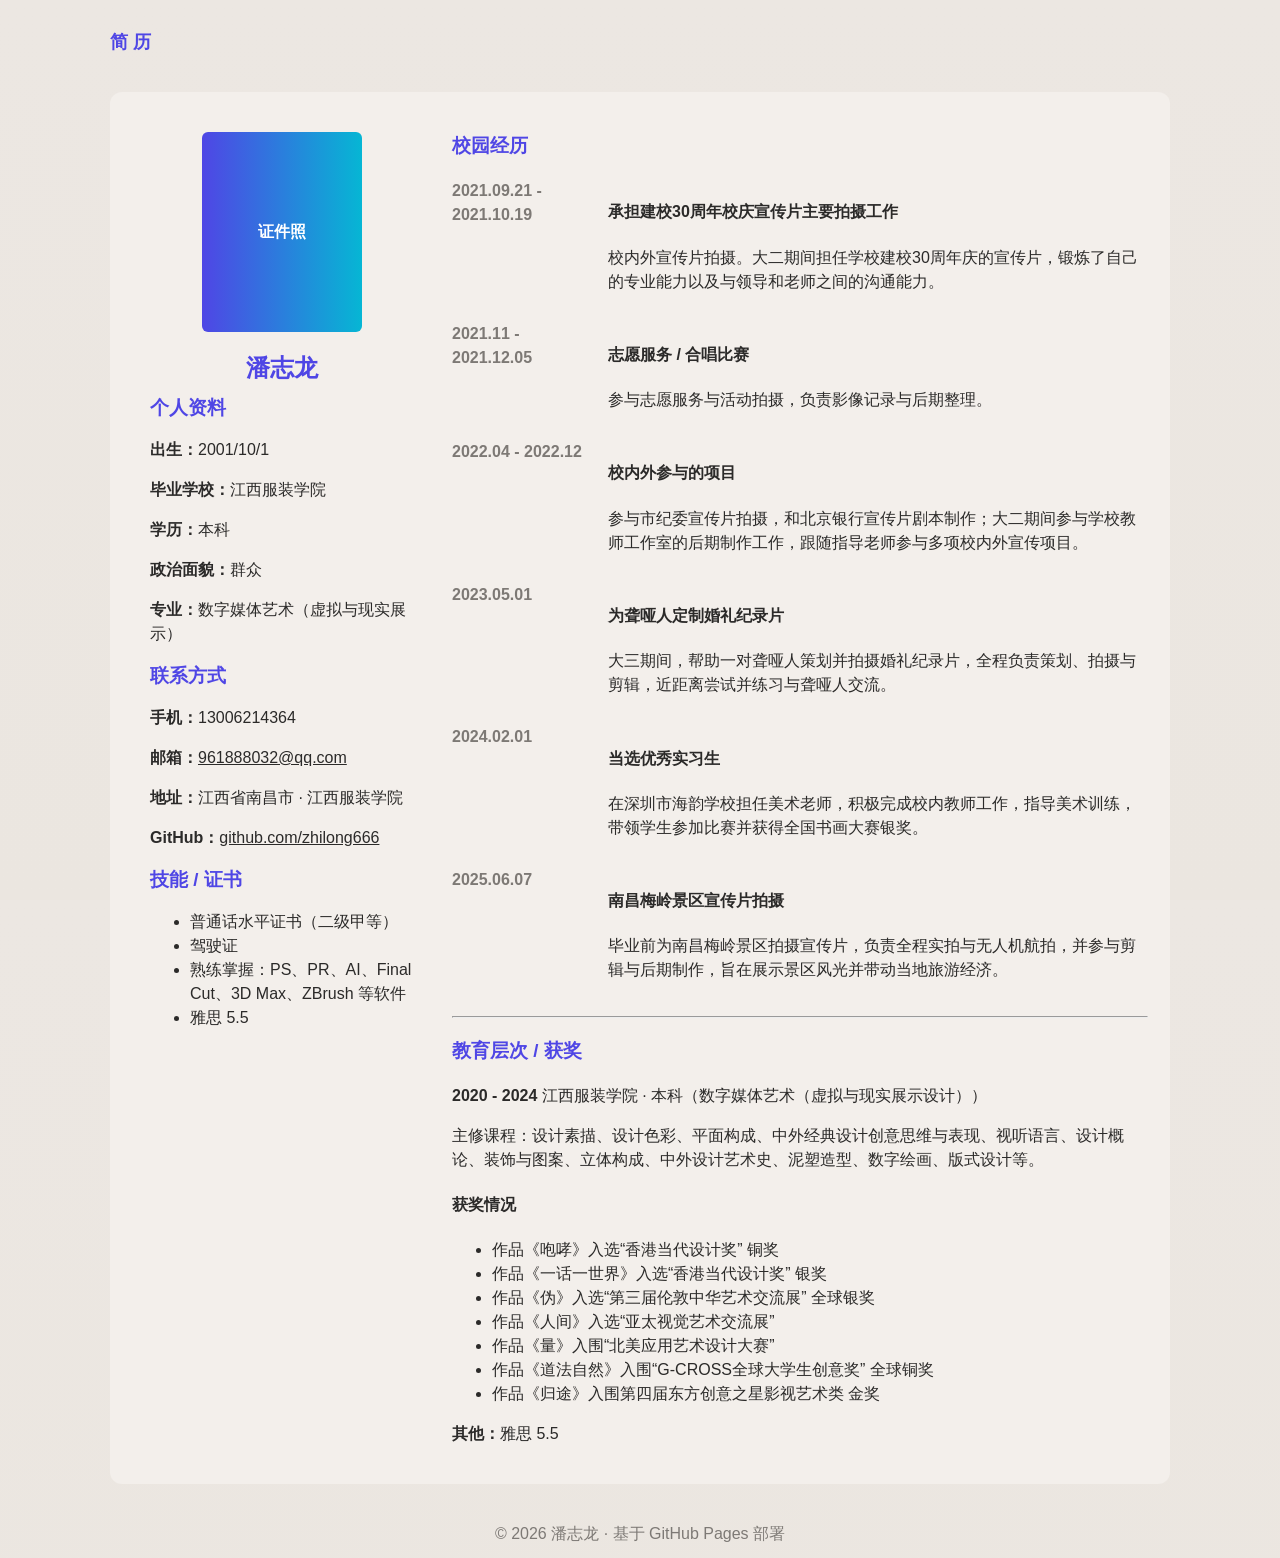
==== commit d051f782: "Sync resume files with user's provided exact resume text (index and docs)" ====
--- a/index.html
+++ b/index.html
@@ -3,217 +3,136 @@
 <head>
   <meta charset="utf-8" />
   <meta name="viewport" content="width=device-width, initial-scale=1" />
-  <title>个人简历 — 潘志龙</title>
-  <meta name="description" content="交互式个人简历 — 莫兰迪主色调，简洁响应式布局。" />
+  <title>简历 — 潘志龙</title>
+  <meta name="description" content="潘志龙 的个人简历" />
   <link rel="stylesheet" href="css/styles.css">
 </head>
 <body>
   <header class="site-header">
-    <nav class="nav">
-      <a class="brand" href="#">潘志龙</a>
-      <button class="nav-toggle" aria-label="切换导航">☰</button>
-      <ul class="nav-list">
-        <li><a href="#about">关于</a></li>
-        <li><a href="#skills">技能</a></li>
-        <li><a href="#experience">工作经历</a></li>
-        <li><a href="#projects">项目</a></li>
-        <li><a href="#contact">联系方式</a></li>
-      </ul>
+    <nav class="nav container">
+      <a class="brand" href="#">简 历</a>
     </nav>
-    <div class="hero container">
-      <div class="hero-left">
-        <h1 class="name">潘志龙</h1>
-        <p class="title">前端开发工程师 · 交互 & 性能优化</p>
-        <p class="intro">专注于构建高质量、可访问且有设计感的 Web 应用，熟悉现代前端技术与工程化实践。</p>
-        <div class="hero-actions">
-          <a class="btn primary" href="#projects">查看项目</a>
-          <a class="btn ghost" href="#contact">联系我</a>
-        </div>
-      </div>
-      <div class="hero-right" aria-hidden="true">
-        <div class="avatar-card">
-          <!-- 占位头像（将来可替换为上传的证件照） -->
-          <svg class="avatar" viewBox="0 0 100 100" xmlns="http://www.w3.org/2000/svg" role="img" aria-label="avatar">
-            <defs>
-              <linearGradient id="g" x1="0" x2="1">
-                <stop offset="0" stop-color="var(--accent-1)" />
-                <stop offset="1" stop-color="var(--accent-2)" />
-              </linearGradient>
-            </defs>
-            <rect width="100" height="100" rx="12" fill="url(#g)" />
-            <circle cx="50" cy="36" r="14" fill="#fff" opacity="0.95" />
-            <rect x="20" y="60" width="60" height="16" rx="4" fill="#fff" opacity="0.95" />
-          </svg>
-        </div>
-      </div>
-    </div>
   </header>
 
-  <main>
-    <section id="about" class="panel container reveal">
-      <h2 class="panel-title">关于我</h2>
-      <div class="panel-body grid">
-        <div class="about-text">
-          <p>我是一名数字媒体方向的本科生，擅长将设计转化为前端实现并关注交互、性能与可访问性。具有校园项目与短片拍摄、剪辑经验，熟悉多媒体工具链与三维制作基础。</p>
+  <main class="container">
+    <div class="panel" style="display:grid;grid-template-columns:300px 1fr;gap:20px;align-items:start;">
+      <!-- 左侧窄栏 -->
+      <aside style="padding:18px;background:transparent;border-radius:8px;">
+        <div style="display:flex;flex-direction:column;align-items:center;gap:12px;margin-bottom:8px;">
+          <!-- 占位头像 -->
+          <div style="width:160px;height:200px;border-radius:6px;overflow:hidden;background:linear-gradient(90deg,var(--accent-1),var(--accent-2));display:flex;align-items:center;justify-content:center;color:#fff;font-weight:700;">
+            证件照
+          </div>
+          <h2 style="margin:6px 0 0;color:var(--accent-1);">潘志龙</h2>
+        </div>
+
+        <section style="margin-top:6px;">
+          <h3 style="margin:6px 0;color:var(--accent-1);">个人资料</h3>
+          <p><strong>出生：</strong>2001/10/1</p>
+          <p><strong>毕业学校：</strong>江西服装学院</p>
+          <p><strong>学历：</strong>本科</p>
+          <p><strong>政治面貌：</strong>群众</p>
+          <p><strong>专业：</strong>数字媒体艺术（虚拟与现实展示）</p>
+        </section>
+
+        <section style="margin-top:12px;">
+          <h3 style="margin:6px 0;color:var(--accent-1);">联系方式</h3>
+          <p><strong>手机：</strong>13006214364</p>
+          <p><strong>邮箱：</strong><a href="mailto:961888032@qq.com">961888032@qq.com</a></p>
+          <p><strong>地址：</strong>江西省南昌市 · 江西服装学院</p>
+          <p><strong>GitHub：</strong><a href="https://github.com/zhilong666">github.com/zhilong666</a></p>
+        </section>
+
+        <section style="margin-top:12px;">
+          <h3 style="margin:6px 0;color:var(--accent-1);">技能 / 证书</h3>
           <ul>
-            <li>专业技能：HTML、CSS、JavaScript、TypeScript、React、动画交互</li>
-            <li>工具链：Photoshop、Premiere、Illustrator、Final Cut、3DMax、ZBrush</li>
-            <li>关注点：响应式布局、性能优化、交互设计与无障碍支持</li>
+            <li>普通话水平证书（二级甲等）</li>
+            <li>驾驶证</li>
+            <li>熟练掌握：PS、PR、AI、Final Cut、3D Max、ZBrush 等软件</li>
+            <li>雅思 5.5</li>
           </ul>
+        </section>
+      </aside>
+
+      <!-- 右侧主栏 -->
+      <section>
+        <h3 style="color:var(--accent-1);">校园经历</h3>
+
+        <div class="timeline">
+          <article class="timeline-item">
+            <div class="when">2021.09.21 - 2021.10.19</div>
+            <div class="what">
+              <h4>承担建校30周年校庆宣传片主要拍摄工作</h4>
+              <p>校内外宣传片拍摄。大二期间担任学校建校30周年庆的宣传片，锻炼了自己的专业能力以及与领导和老师之间的沟通能力。</p>
+            </div>
+          </article>
+
+          <article class="timeline-item">
+            <div class="when">2021.11 - 2021.12.05</div>
+            <div class="what">
+              <h4>志愿服务 / 合唱比赛</h4>
+              <p>参与志愿服务与活动拍摄，负责影像记录与后期整理。</p>
+            </div>
+          </article>
+
+          <article class="timeline-item">
+            <div class="when">2022.04 - 2022.12</div>
+            <div class="what">
+              <h4>校内外参与的项目</h4>
+              <p>参与市纪委宣传片拍摄，和北京银行宣传片剧本制作；大二期间参与学校教师工作室的后期制作工作，跟随指导老师参与多项校内外宣传项目。</p>
+            </div>
+          </article>
+
+          <article class="timeline-item">
+            <div class="when">2023.05.01</div>
+            <div class="what">
+              <h4>为聋哑人定制婚礼纪录片</h4>
+              <p>大三期间，帮助一对聋哑人策划并拍摄婚礼纪录片，全程负责策划、拍摄与剪辑，近距离尝试并练习与聋哑人交流。</p>
+            </div>
+          </article>
+
+          <article class="timeline-item">
+            <div class="when">2024.02.01</div>
+            <div class="what">
+              <h4>当选优秀实习生</h4>
+              <p>在深圳市海韵学校担任美术老师，积极完成校内教师工作，指导美术训练，带领学生参加比赛并获得全国书画大赛银奖。</p>
+            </div>
+          </article>
+
+          <article class="timeline-item">
+            <div class="when">2025.06.07</div>
+            <div class="what">
+              <h4>南昌梅岭景区宣传片拍摄</h4>
+              <p>毕业前为南昌梅岭景区拍摄宣传片，负责全程实拍与无人机航拍，并参与剪辑与后期制作，旨在展示景区风光并带动当地旅游经济。</p>
+            </div>
+          </article>
         </div>
-        <aside class="about-stats">
-          <div class="stat">
-            <div class="num">2001/10/1</div>
-            <div class="label">出生日期</div>
-          </div>
-          <div class="stat">
-            <div class="num">江西服装学院</div>
-            <div class="label">毕业学校</div>
-          </div>
-          <div class="stat">
-            <div class="num">本科</div>
-            <div class="label">学历</div>
-          </div>
-        </aside>
-      </div>
-    </section>
 
-    <section id="skills" class="panel container reveal">
-      <h2 class="panel-title">技能与证书</h2>
-      <div class="skills-grid">
-        <div class="skill-card">
-          <h3>前端开发</h3>
-          <p>现代 JS、组件化、状态管理、SSR/SSG、性能调优与工程化。</p>
+        <hr style="margin:18px 0;">
+
+        <h3 style="color:var(--accent-1);">教育层次 / 获奖</h3>
+        <div>
+          <p><strong>2020 - 2024</strong> 江西服装学院 · 本科（数字媒体艺术（虚拟与现实展示设计））</p>
+          <p>主修课程：设计素描、设计色彩、平面构成、中外经典设计创意思维与表现、视听语言、设计概论、装饰与图案、立体构成、中外设计艺术史、泥塑造型、数字绘画、版式设计等。</p>
+
+          <h4>获奖情况</h4>
+          <ul>
+            <li>作品《咆哮》入选“香港当代设计奖” 铜奖</li>
+            <li>作品《一话一世界》入选“香港当代设计奖” 银奖</li>
+            <li>作品《伪》入选“第三届伦敦中华艺术交流展” 全球银奖</li>
+            <li>作品《人间》入选“亚太视觉艺术交流展”</li>
+            <li>作品《量》入围“北美应用艺术设计大赛”</li>
+            <li>作品《道法自然》入围“G-CROSS全球大学生创意奖” 全球铜奖</li>
+            <li>作品《归途》入围第四届东方创意之星影视艺术类 金奖</li>
+          </ul>
+
+          <p><strong>其他：</strong>雅思 5.5</p>
         </div>
-        <div class="skill-card">
-          <h3>多媒体制作</h3>
-          <p>视频拍摄与剪辑、动效设计、三维建模与渲染。</p>
-        </div>
-        <div class="skill-card">
-          <h3>工具</h3>
-          <p>熟练：PS / PR / AI / Final Cut / 3DMax / ZBrush</p>
-        </div>
-        <div class="skill-card">
-          <h3>证书</h3>
-          <p>普通话（二级甲等）、驾驶证、雅思 5.5</p>
-        </div>
-      </div>
-    </section>
+      </section>
+    </div>
 
-    <section id="experience" class="panel container reveal">
-      <h2 class="panel-title">校园经历</h2>
-      <div class="timeline">
-        <article class="timeline-item">
-          <div class="when">2021.09.21 – 2021.10.19</div>
-          <div class="what">
-            <h3>建校30周年校庆宣传片拍摄</h3>
-            <p>承担校庆宣传片的主要拍摄工作，负责现场拍摄与部分素材剪辑，与指导老师和团队协作完成宣传片制作。</p>
-          </div>
-        </article>
-
-        <article class="timeline-item">
-          <div class="when">2021.11 – 2021.12.05</div>
-          <div class="what">
-            <h3>志愿服务与合唱比赛</h3>
-            <p>参与学校志愿服务与活动拍摄，负责影像记录与后期整理。</p>
-          </div>
-        </article>
-
-        <article class="timeline-item">
-          <div class="when">2022.04 – 2022.12</div>
-          <div class="what">
-            <h3>校内外宣传项目</h3>
-            <p>参与学校教师工作室与地方景区的宣传片拍摄与制作，承担拍摄、剪辑与配合脚本执行工作。</p>
-          </div>
-        </article>
-
-        <article class="timeline-item">
-          <div class="when">2023.05.01</div>
-          <div class="what">
-            <h3>婚礼纪录片拍摄（定制）</h3>
-            <p>为新人定制婚礼纪录片，从采访、拍摄到剪辑负责全流程制作，积累活动拍摄经验。</p>
-          </div>
-        </article>
-
-        <article class="timeline-item">
-          <div class="when">2024.02.01</div>
-          <div class="what">
-            <h3>优秀实习生</h3>
-            <p>在校外实习期间表现优秀，参与美术与视频项目的制作与执行，获得导师肯定。</p>
-          </div>
-        </article>
-
-        <article class="timeline-item">
-          <div class="when">2025.06.07</div>
-          <div class="what">
-            <h3>南昌梅岭景区宣传片拍摄</h3>
-            <p>毕业前为景区拍摄宣传片，负责镜头拍摄与素材剪辑，展示景区风貌与项目成果。</p>
-          </div>
-        </article>
-
-      </div>
-    </section>
-
-    <section id="education" class="panel container reveal">
-      <h2 class="panel-title">教育 / 获奖</h2>
-      <div class="panel-body grid">
-        <div>
-          <h3>2020 – 2024 · 江西服装学院 · 本科</h3>
-          <p>数字媒体艺术（虚拟与现实展示设计）— 主修视觉设计、交互、三维与影像制作相关课程。</p>
-          <h4>获奖与展映</h4>
-          <ul>
-            <li>作品入选多项校内外展览与比赛并获奖与入围记录（图像、视频与交互类项目）。</li>
-            <li>参与跨校项目与线上展览，积累协作与项目推进经验。</li>
-          </ul>
-        </div>
-        <aside class="about-stats">
-          <div class="stat">
-            <div class="num">专业</div>
-            <div class="label">数字媒体艺术（虚拟与现实展示）</div>
-          </div>
-          <div class="stat">
-            <div class="num">政治面貌</div>
-            <div class="label">群众</div>
-          </div>
-        </aside>
-      </div>
-    </section>
-
-    <section id="contact" class="panel container reveal">
-      <h2 class="panel-title">联系方式</h2>
-      <div class="contact-grid">
-        <div>
-          <p>手机：13006214364</p>
-          <p>邮箱：<a href="mailto:zhilongpan@ln.hk">zhilongpan@ln.hk</a></p>
-          <p>地址：江西省南昌市 · 江西服装学院</p>
-          <p>GitHub：<a href="https://github.com/zhilong666">github.com/zhilong666</a></p>
-        </div>
-        <form class="contact-form" action="mailto:zhilongpan@ln.hk" method="post" enctype="text/plain">
-          <label>
-            <span>称呼</span>
-            <input type="text" name="name" placeholder="您的称呼" required>
-          </label>
-          <label>
-            <span>邮件</span>
-            <input type="email" name="email" placeholder="您的邮箱" required>
-          </label>
-          <label>
-            <span>信息</span>
-            <textarea name="message" rows="4" placeholder="写点什么..." required></textarea>
-          </label>
-          <div class="form-actions">
-            <button type="submit" class="btn primary">发送</button>
-            <button type="reset" class="btn ghost">重置</button>
-          </div>
-        </form>
-      </div>
-    </section>
-
+    <footer class="site-footer" style="margin-top:20px;padding:12px 0;text-align:center;color:var(--muted);">© 2026 潘志龙 · 基于 GitHub Pages 部署</footer>
   </main>
-
-  <footer class="site-footer">
-    <div class="container">© 2026 潘志龙 · 基于 GitHub Pages 部署</div>
-  </footer>
 
   <script src="js/script.js" defer></script>
 </body>
--- a/css/styles.css
+++ b/css/styles.css
@@ -1,14 +1,13 @@
 /* css/styles.css
-   Restores original resume design: dark theme, responsive layout, navigation, hero, cards, buttons, and animations.
-   Created to fix missing CSS for GitHub Pages deployment.
+   Morandi theme variables: softer, muted colors, but keep accent colors for headings/icons.
 */
 :root{
-  --bg:#0b1020;
-  --panel:#0f1724;
-  --muted:#9ca3af;
-  --accent-1:#4f46e5; /* indigo */
-  --accent-2:#06b6d4; /* teal */
-  --glass: rgba(255,255,255,0.04);
+  --bg: #ece7e2; /* soft warm gray */
+  --panel: #f3efeb; /* slightly lighter panel */
+  --muted: #7d7975; /* muted text */
+  --accent-1: #4f46e5; /* keep original indigo for headings/icons */
+  --accent-2: #06b6d4; /* keep original teal */
+  --glass: rgba(125,121,117,0.06);
   --radius:12px;
   --container:1100px;
   --max-width:1100px;
@@ -18,8 +17,8 @@
 body{
   margin:0;
   font-family:-apple-system, BlinkMacSystemFont, "Segoe UI", Roboto, "Helvetica Neue", Arial;
-  background:linear-gradient(180deg,#020617 0%, #071026 100%);
-  color:#e6eef8;
+  background:linear-gradient(180deg,var(--bg) 0%, #ebe6e0 100%);
+  color:#2b2a29; /* dark muted text */
   -webkit-font-smoothing:antialiased;
   -moz-osx-font-smoothing:grayscale;
   line-height:1.5;
@@ -30,34 +29,34 @@
 .brand{color:var(--accent-1);font-weight:700;font-size:1.15rem;text-decoration:none}
 .nav-list{list-style:none;margin:0;padding:0;display:flex;gap:18px;align-items:center}
 .nav-list a{color:var(--muted);text-decoration:none;padding:8px 10px;border-radius:8px;transition:all .18s ease}
-.nav-list a:hover{color:#fff;background:rgba(255,255,255,0.03);transform:translateY(-1px)}
-.nav-toggle{display:none;background:transparent;border:1px solid rgba(255,255,255,0.04);color:var(--muted);padding:8px 10px;border-radius:8px;font-size:18px}
+.nav-list a:hover{color:#111;background:rgba(11,10,9,0.03);transform:translateY(-1px)}
+.nav-toggle{display:none;background:transparent;border:1px solid rgba(11,10,9,0.04);color:var(--muted);padding:8px 10px;border-radius:8px;font-size:18px}
 /* Hero */
 .hero{display:flex;align-items:center;gap:32px;padding:36px 0}
 .hero-left{flex:1}
 .hero-right{width:260px;display:flex;justify-content:flex-end}
-.name{font-size:2.1rem;margin:0 0 6px}
+.name{font-size:2.1rem;margin:0 0 6px;color:#111}
 .title{color:var(--muted);margin:0 0 16px}
 .intro{color:var(--muted);max-width:56ch}
 .hero-actions{margin-top:18px;display:flex;gap:12px}
 .btn{display:inline-flex;align-items:center;gap:8px;padding:10px 14px;border-radius:10px;text-decoration:none;font-weight:600;border:1px solid transparent;cursor:pointer}
-.btn.primary{background:linear-gradient(90deg,var(--accent-1),var(--accent-2));color:#fff;box-shadow:0 6px 20px rgba(15,23,42,0.4)}
-.btn.ghost{background:transparent;color:var(--muted);border:1px solid rgba(255,255,255,0.06)}
-.avatar-card{width:220px;height:220px;border-radius:16px;display:flex;align-items:center;justify-content:center;background:linear-gradient(135deg,#071126 0%, rgba(255,255,255,0.02) 100%);box-shadow:0 8px 30px rgba(2,6,23,0.6);padding:18px}
+.btn.primary{background:linear-gradient(90deg,var(--accent-1),var(--accent-2));color:#fff;box-shadow:0 6px 20px rgba(15,23,42,0.08)}
+.btn.ghost{background:transparent;color:var(--muted);border:1px solid rgba(11,10,9,0.04)}
+.avatar-card{width:220px;height:220px;border-radius:16px;display:flex;align-items:center;justify-content:center;background:linear-gradient(135deg,rgba(0,0,0,0.02) 0%, rgba(255,255,255,0.02) 100%);box-shadow:0 6px 18px rgba(16,18,22,0.05)}
 .avatar{width:100%;height:100%;max-width:160px;max-height:160px}
 /* Panels */
-.panel{background:linear-gradient(180deg, rgba(255,255,255,0.02), transparent);margin:26px 0;padding:22px;border-radius:12px}
-.panel-title{margin:0 0 12px;font-size:1.25rem;color:#fff}
+.panel{background:var(--panel);margin:26px 0;padding:22px;border-radius:12px}
+.panel-title{margin:0 0 12px;font-size:1.25rem;color:var(--accent-1)}
 .grid{display:grid;grid-template-columns:1fr 260px;gap:18px}
 .about-text p{color:var(--muted);margin:0 0 12px}
 .about-stats{display:flex;flex-direction:column;gap:12px}
 .stat{background:var(--glass);padding:12px;border-radius:10px;text-align:center}
-.stat .num{font-size:1.25rem;font-weight:700}
+.stat .num{font-size:1.25rem;font-weight:700;color:#111}
 .stat .label{color:var(--muted);font-size:0.9rem}
 /* Skills */
 .skills-grid{display:grid;grid-template-columns:repeat(4,1fr);gap:14px}
-.skill-card{background:rgba(255,255,255,0.03);padding:14px;border-radius:10px}
-.skill-card h3{margin:0 0 8px}
+.skill-card{background:rgba(11,10,9,0.02);padding:14px;border-radius:10px}
+.skill-card h3{margin:0 0 8px;color:var(--accent-1)}
 .skill-card p{margin:0;color:var(--muted);font-size:0.95rem}
 /* Timeline */
 .timeline{display:flex;flex-direction:column;gap:12px}
@@ -68,17 +67,17 @@
 .projects-grid{display:grid;grid-template-columns:repeat(3,1fr);gap:14px}
 .project-card{border-radius:10px;overflow:hidden}
 .project-media{min-height:150px;background-size:cover;background-position:center;position:relative;display:flex;align-items:flex-end}
-.project-overlay{background:linear-gradient(180deg, rgba(2,6,23,0) 0%, rgba(2,6,23,0.6) 40%, rgba(2,6,23,0.85) 100%);padding:14px}
-.project-overlay h3{margin:0 0 6px}
+.project-overlay{background:linear-gradient(180deg, rgba(255,255,255,0) 0%, rgba(11,10,9,0.06) 40%, rgba(11,10,9,0.12) 100%);padding:14px}
+.project-overlay h3{margin:0 0 6px;color:#111}
 .project-overlay p{margin:0 0 8px;color:var(--muted)}
 .project-link{color:var(--accent-2);text-decoration:none;font-weight:700}
 .project-card:hover{transform:translateY(-6px);transition:transform .28s cubic-bezier(.22,.9,.32,1)}
 /* Contact */
 .contact-grid{display:grid;grid-template-columns:1fr 360px;gap:18px}
-.contact-form{background:rgba(255,255,255,0.02);padding:14px;border-radius:10px}
+.contact-form{background:rgba(11,10,9,0.02);padding:14px;border-radius:10px}
 .contact-form label{display:block;margin-bottom:10px}
 .contact-form span{display:block;color:var(--muted);font-size:0.9rem;margin-bottom:6px}
-.contact-form input,.contact-form textarea{width:100%;padding:10px;border-radius:8px;border:1px solid rgba(255,255,255,0.04);background:transparent;color:#fff}
+.contact-form input,.contact-form textarea{width:100%;padding:10px;border-radius:8px;border:1px solid rgba(11,10,9,0.04);background:transparent;color:#111}
 .form-actions{display:flex;gap:8px;justify-content:flex-end;margin-top:8px}
 /* Footer */
 .site-footer{padding:18px 0;color:var(--muted);text-align:center}
@@ -97,7 +96,7 @@
 }
 @media (max-width:720px){
   .nav-toggle{display:inline-flex}
-  .nav-list{position:fixed;inset:auto 16px 16px 16px;bottom:16px;right:16px;flex-direction:column;background:linear-gradient(180deg,rgba(2,6,23,0.9),rgba(2,6,23,0.95));padding:12px;border-radius:12px;box-shadow:0 8px 30px rgba(2,6,23,0.6);display:none}
+  .nav-list{position:fixed;inset:auto 16px 16px 16px;bottom:16px;right:16px;flex-direction:column;background:linear-gradient(180deg,rgba(11,10,9,0.9),rgba(11,10,9,0.95));padding:12px;border-radius:12px}
   .nav-list.open{display:flex}
   .nav-list a{padding:10px 14px}
 }
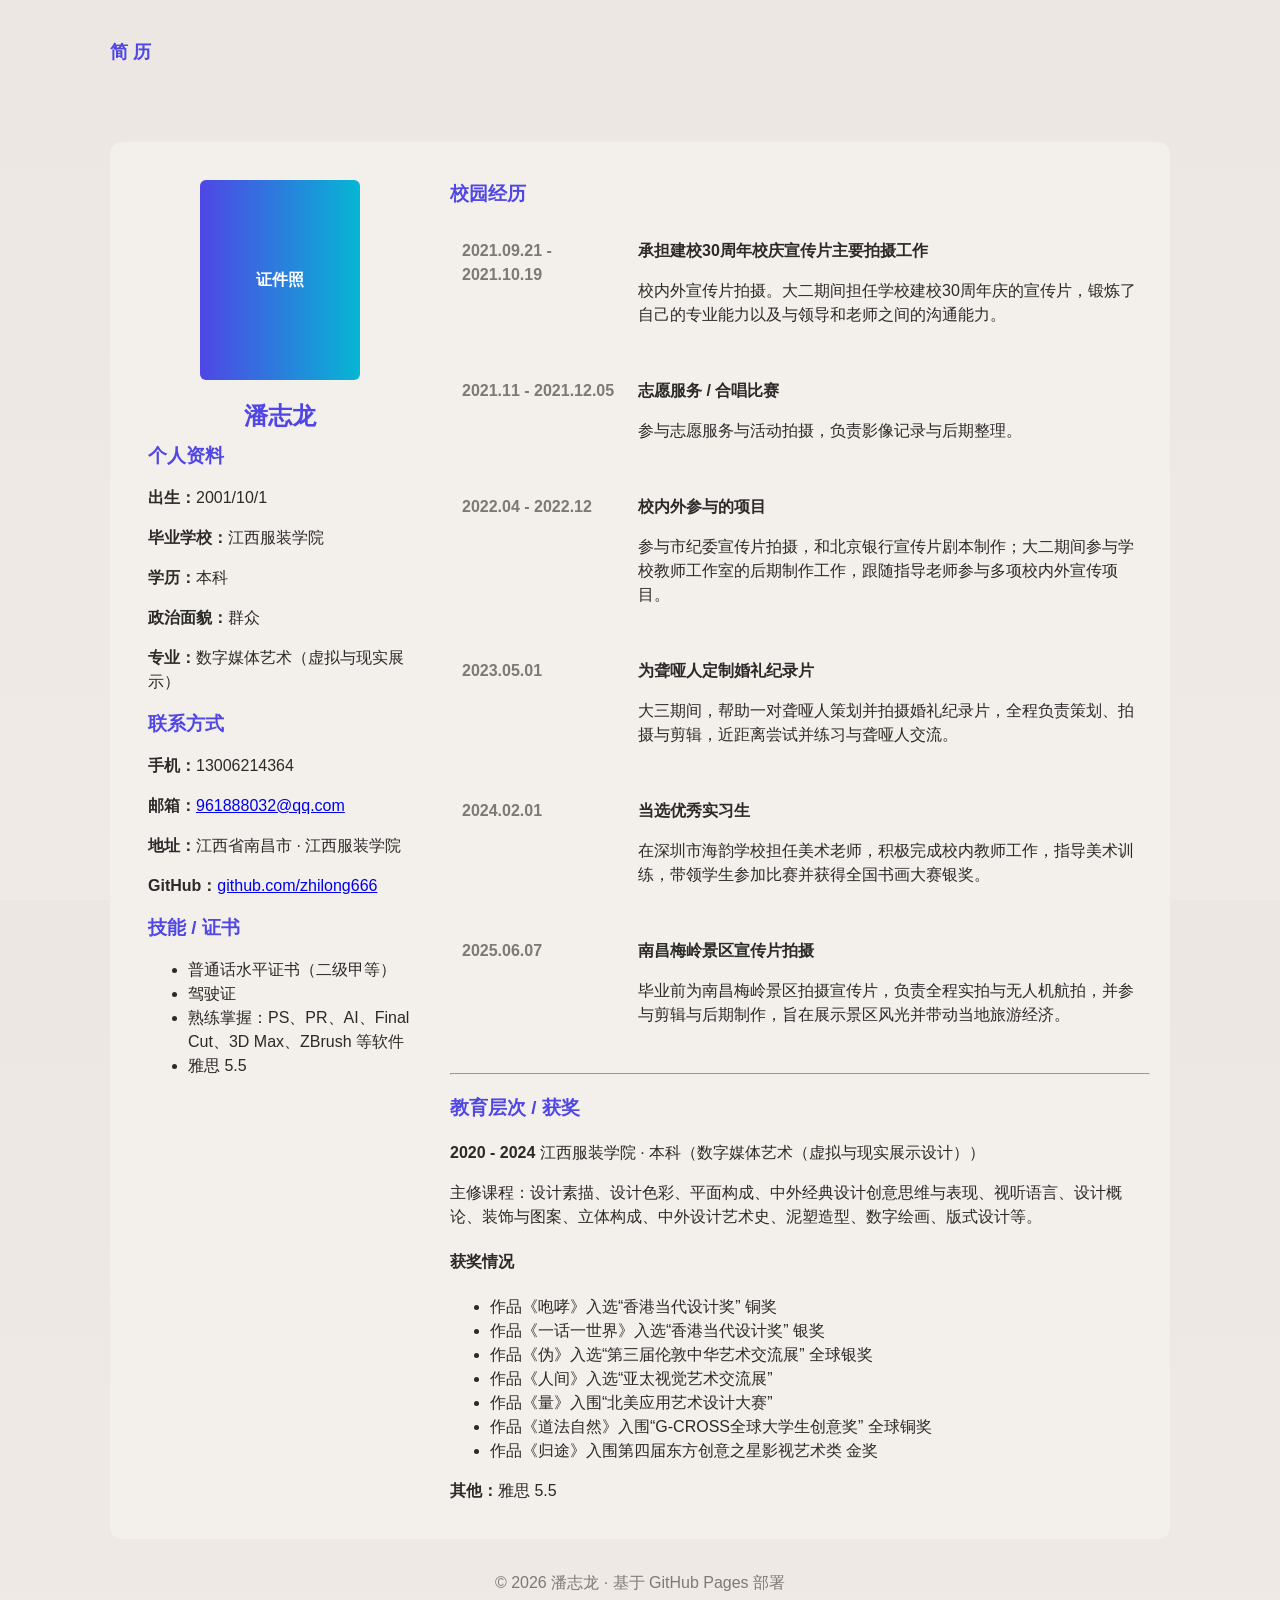
==== commit 42bd79a3: "v1.1: Split interactions into separate JS/CSS, add changelog and update HTML to load them" ====
--- a/index.html
+++ b/index.html
@@ -6,6 +6,7 @@
   <title>简历 — 潘志龙</title>
   <meta name="description" content="潘志龙 的个人简历" />
   <link rel="stylesheet" href="css/styles.css">
+  <link rel="stylesheet" href="css/interaction.css">
 </head>
 <body>
   <header class="site-header">
@@ -15,7 +16,7 @@
   </header>
 
   <main class="container">
-    <div class="panel" style="display:grid;grid-template-columns:300px 1fr;gap:20px;align-items:start;">
+    <div class="panel reveal" style="display:grid;grid-template-columns:300px 1fr;gap:20px;align-items:start;">
       <!-- 左侧窄栏 -->
       <aside style="padding:18px;background:transparent;border-radius:8px;">
         <div style="display:flex;flex-direction:column;align-items:center;gap:12px;margin-bottom:8px;">
@@ -26,7 +27,7 @@
           <h2 style="margin:6px 0 0;color:var(--accent-1);">潘志龙</h2>
         </div>
 
-        <section style="margin-top:6px;">
+        <section style="margin-top:6px;" class="reveal">
           <h3 style="margin:6px 0;color:var(--accent-1);">个人资料</h3>
           <p><strong>出生：</strong>2001/10/1</p>
           <p><strong>毕业学校：</strong>江西服装学院</p>
@@ -35,7 +36,7 @@
           <p><strong>专业：</strong>数字媒体艺术（虚拟与现实展示）</p>
         </section>
 
-        <section style="margin-top:12px;">
+        <section style="margin-top:12px;" class="reveal">
           <h3 style="margin:6px 0;color:var(--accent-1);">联系方式</h3>
           <p><strong>手机：</strong>13006214364</p>
           <p><strong>邮箱：</strong><a href="mailto:961888032@qq.com">961888032@qq.com</a></p>
@@ -43,7 +44,7 @@
           <p><strong>GitHub：</strong><a href="https://github.com/zhilong666">github.com/zhilong666</a></p>
         </section>
 
-        <section style="margin-top:12px;">
+        <section style="margin-top:12px;" class="reveal">
           <h3 style="margin:6px 0;color:var(--accent-1);">技能 / 证书</h3>
           <ul>
             <li>普通话水平证书（二级甲等）</li>
@@ -56,10 +57,10 @@
 
       <!-- 右侧主栏 -->
       <section>
-        <h3 style="color:var(--accent-1);">校园经历</h3>
+        <h3 style="color:var(--accent-1);" class="reveal">校园经历</h3>
 
         <div class="timeline">
-          <article class="timeline-item">
+          <article class="timeline-item reveal">
             <div class="when">2021.09.21 - 2021.10.19</div>
             <div class="what">
               <h4>承担建校30周年校庆宣传片主要拍摄工作</h4>
@@ -67,7 +68,7 @@
             </div>
           </article>
 
-          <article class="timeline-item">
+          <article class="timeline-item reveal">
             <div class="when">2021.11 - 2021.12.05</div>
             <div class="what">
               <h4>志愿服务 / 合唱比赛</h4>
@@ -75,7 +76,7 @@
             </div>
           </article>
 
-          <article class="timeline-item">
+          <article class="timeline-item reveal">
             <div class="when">2022.04 - 2022.12</div>
             <div class="what">
               <h4>校内外参与的项目</h4>
@@ -83,7 +84,7 @@
             </div>
           </article>
 
-          <article class="timeline-item">
+          <article class="timeline-item reveal">
             <div class="when">2023.05.01</div>
             <div class="what">
               <h4>为聋哑人定制婚礼纪录片</h4>
@@ -91,7 +92,7 @@
             </div>
           </article>
 
-          <article class="timeline-item">
+          <article class="timeline-item reveal">
             <div class="when">2024.02.01</div>
             <div class="what">
               <h4>当选优秀实习生</h4>
@@ -99,7 +100,7 @@
             </div>
           </article>
 
-          <article class="timeline-item">
+          <article class="timeline-item reveal">
             <div class="when">2025.06.07</div>
             <div class="what">
               <h4>南昌梅岭景区宣传片拍摄</h4>
@@ -110,8 +111,8 @@
 
         <hr style="margin:18px 0;">
 
-        <h3 style="color:var(--accent-1);">教育层次 / 获奖</h3>
-        <div>
+        <h3 style="color:var(--accent-1);" class="reveal">教育层次 / 获奖</h3>
+        <div class="reveal">
           <p><strong>2020 - 2024</strong> 江西服装学院 · 本科（数字媒体艺术（虚拟与现实展示设计））</p>
           <p>主修课程：设计素描、设计色彩、平面构成、中外经典设计创意思维与表现、视听语言、设计概论、装饰与图案、立体构成、中外设计艺术史、泥塑造型、数字绘画、版式设计等。</p>
 
@@ -135,5 +136,6 @@
   </main>
 
   <script src="js/script.js" defer></script>
+  <script src="js/interaction.js" defer></script>
 </body>
 </html>
--- a/css/styles.css
+++ b/css/styles.css
@@ -1,90 +1,101 @@
 /* css/styles.css
-   Morandi theme variables: softer, muted colors, but keep accent colors for headings/icons.
+   Morandi theme with enhanced interaction: reveal animations, hover feedback, smooth transitions, timeline animations.
 */
 :root{
-  --bg: #ece7e2; /* soft warm gray */
-  --panel: #f3efeb; /* slightly lighter panel */
-  --muted: #7d7975; /* muted text */
-  --accent-1: #4f46e5; /* keep original indigo for headings/icons */
-  --accent-2: #06b6d4; /* keep original teal */
+  --bg: #ece7e2;
+  --panel: #f3efeb;
+  --muted: #7d7975;
+  --accent-1: #4f46e5; /* headings / icons */
+  --accent-2: #06b6d4; /* secondary accent */
   --glass: rgba(125,121,117,0.06);
   --radius:12px;
   --container:1100px;
   --max-width:1100px;
+  --shadow: 0 10px 30px rgba(34,34,34,0.06);
+  --ui-transition: cubic-bezier(.2,.9,.3,1);
 }
 *{box-sizing:border-box}
 html,body{height:100%}
 body{
   margin:0;
   font-family:-apple-system, BlinkMacSystemFont, "Segoe UI", Roboto, "Helvetica Neue", Arial;
-  background:linear-gradient(180deg,var(--bg) 0%, #ebe6e0 100%);
-  color:#2b2a29; /* dark muted text */
+  background:linear-gradient(180deg,var(--bg) 0%, #efeae6 100%);
+  color:#2b2a29;
   -webkit-font-smoothing:antialiased;
   -moz-osx-font-smoothing:grayscale;
   line-height:1.5;
 }
-.container{max-width:var(--container);margin:0 auto;padding:0 20px}
-.site-header{padding:28px 0 10px}
+.container{max-width:var(--container);margin:0 auto;padding:20px}
+.site-header{padding:18px 0}
 .nav{display:flex;align-items:center;gap:16px;justify-content:space-between}
 .brand{color:var(--accent-1);font-weight:700;font-size:1.15rem;text-decoration:none}
 .nav-list{list-style:none;margin:0;padding:0;display:flex;gap:18px;align-items:center}
-.nav-list a{color:var(--muted);text-decoration:none;padding:8px 10px;border-radius:8px;transition:all .18s ease}
-.nav-list a:hover{color:#111;background:rgba(11,10,9,0.03);transform:translateY(-1px)}
+.nav-list a{color:var(--muted);text-decoration:none;padding:8px 10px;border-radius:8px;transition:all .18s var(--ui-transition)}
+.nav-list a:hover{color:#111;background:rgba(11,10,9,0.03);transform:translateY(-2px)}
 .nav-toggle{display:none;background:transparent;border:1px solid rgba(11,10,9,0.04);color:var(--muted);padding:8px 10px;border-radius:8px;font-size:18px}
-/* Hero */
-.hero{display:flex;align-items:center;gap:32px;padding:36px 0}
+/* Hero / header */
+.hero{display:flex;align-items:center;gap:32px;padding:20px 0}
 .hero-left{flex:1}
 .hero-right{width:260px;display:flex;justify-content:flex-end}
-.name{font-size:2.1rem;margin:0 0 6px;color:#111}
-.title{color:var(--muted);margin:0 0 16px}
+.name{font-size:2.1rem;margin:0 0 6px;color:var(--accent-1)}
+.title{color:var(--muted);margin:0 0 12px}
 .intro{color:var(--muted);max-width:56ch}
 .hero-actions{margin-top:18px;display:flex;gap:12px}
-.btn{display:inline-flex;align-items:center;gap:8px;padding:10px 14px;border-radius:10px;text-decoration:none;font-weight:600;border:1px solid transparent;cursor:pointer}
-.btn.primary{background:linear-gradient(90deg,var(--accent-1),var(--accent-2));color:#fff;box-shadow:0 6px 20px rgba(15,23,42,0.08)}
+.btn{display:inline-flex;align-items:center;gap:8px;padding:10px 14px;border-radius:10px;text-decoration:none;font-weight:600;border:1px solid transparent;cursor:pointer;transition:transform 220ms var(--ui-transition), box-shadow 220ms var(--ui-transition)}
+.btn.primary{background:linear-gradient(90deg,var(--accent-1),var(--accent-2));color:#fff;box-shadow:0 8px 24px rgba(79,70,229,0.12)}
 .btn.ghost{background:transparent;color:var(--muted);border:1px solid rgba(11,10,9,0.04)}
-.avatar-card{width:220px;height:220px;border-radius:16px;display:flex;align-items:center;justify-content:center;background:linear-gradient(135deg,rgba(0,0,0,0.02) 0%, rgba(255,255,255,0.02) 100%);box-shadow:0 6px 18px rgba(16,18,22,0.05)}
-.avatar{width:100%;height:100%;max-width:160px;max-height:160px}
+.btn:hover{transform:translateY(-4px)}
+/* Avatar */
+.avatar-card{width:220px;height:220px;border-radius:16px;display:flex;align-items:center;justify-content:center;background:linear-gradient(135deg,rgba(0,0,0,0.02) 0%, rgba(255,255,255,0.02) 100%);box-shadow:var(--shadow);transition:transform 280ms var(--ui-transition), box-shadow 280ms var(--ui-transition)}
+.avatar-card:hover{transform:translateY(-6px) scale(1.02);box-shadow:0 18px 40px rgba(34,34,34,0.08)}
+.avatar{width:100%;height:100%;max-width:160px;max-height:160px;object-fit:cover;border-radius:12px}
 /* Panels */
-.panel{background:var(--panel);margin:26px 0;padding:22px;border-radius:12px}
-.panel-title{margin:0 0 12px;font-size:1.25rem;color:var(--accent-1)}
+.panel{background:var(--panel);margin:18px 0;padding:20px;border-radius:12px;transition:transform 360ms var(--ui-transition),box-shadow 360ms var(--ui-transition)}
+.panel:hover{transform:translateY(-6px);box-shadow:0 20px 36px rgba(34,34,34,0.06)}
+.panel-title{margin:0 0 12px;font-size:1.25rem;color:var(--accent-1);position:relative}
+.panel-title::after{content:'';position:absolute;left:0;bottom:-8px;width:48px;height:4px;background:linear-gradient(90deg,var(--accent-1),var(--accent-2));border-radius:6px;transform-origin:left;transform:scaleX(0);transition:transform 360ms var(--ui-transition)}
+.panel:hover .panel-title::after{transform:scaleX(1)}
 .grid{display:grid;grid-template-columns:1fr 260px;gap:18px}
 .about-text p{color:var(--muted);margin:0 0 12px}
 .about-stats{display:flex;flex-direction:column;gap:12px}
-.stat{background:var(--glass);padding:12px;border-radius:10px;text-align:center}
+.stat{background:var(--glass);padding:12px;border-radius:10px;text-align:center;transition:transform 220ms var(--ui-transition),box-shadow 220ms}
+.stat:hover{transform:translateY(-6px);box-shadow:0 10px 20px rgba(11,10,9,0.04)}
 .stat .num{font-size:1.25rem;font-weight:700;color:#111}
 .stat .label{color:var(--muted);font-size:0.9rem}
 /* Skills */
 .skills-grid{display:grid;grid-template-columns:repeat(4,1fr);gap:14px}
-.skill-card{background:rgba(11,10,9,0.02);padding:14px;border-radius:10px}
+.skill-card{background:rgba(11,10,9,0.02);padding:14px;border-radius:10px;transition:transform 240ms var(--ui-transition),box-shadow 240ms}
+.skill-card:hover{transform:translateY(-6px);box-shadow:0 10px 20px rgba(11,10,9,0.04)}
 .skill-card h3{margin:0 0 8px;color:var(--accent-1)}
 .skill-card p{margin:0;color:var(--muted);font-size:0.95rem}
 /* Timeline */
 .timeline{display:flex;flex-direction:column;gap:12px}
-.timeline-item{display:flex;gap:16px}
-.when{width:140px;color:var(--muted);font-weight:600}
+.timeline-item{display:flex;gap:16px;padding:12px;border-radius:10px;transition:transform 280ms var(--ui-transition),opacity 320ms;opacity:0;transform:translateY(8px)}
+.timeline-item.visible{opacity:1;transform:none}
+.timeline-item:hover{transform:translateY(-6px);box-shadow:0 12px 24px rgba(11,10,9,0.04)}
+.when{width:160px;color:var(--muted);font-weight:600}
 .what{flex:1}
-/* Projects */
+.what h4{margin:0 0 6px}
+/* Projects and other */
 .projects-grid{display:grid;grid-template-columns:repeat(3,1fr);gap:14px}
-.project-card{border-radius:10px;overflow:hidden}
+.project-card{border-radius:10px;overflow:hidden;transition:transform 280ms var(--ui-transition)}
+.project-card:hover{transform:translateY(-8px)}
 .project-media{min-height:150px;background-size:cover;background-position:center;position:relative;display:flex;align-items:flex-end}
 .project-overlay{background:linear-gradient(180deg, rgba(255,255,255,0) 0%, rgba(11,10,9,0.06) 40%, rgba(11,10,9,0.12) 100%);padding:14px}
 .project-overlay h3{margin:0 0 6px;color:#111}
 .project-overlay p{margin:0 0 8px;color:var(--muted)}
 .project-link{color:var(--accent-2);text-decoration:none;font-weight:700}
-.project-card:hover{transform:translateY(-6px);transition:transform .28s cubic-bezier(.22,.9,.32,1)}
 /* Contact */
 .contact-grid{display:grid;grid-template-columns:1fr 360px;gap:18px}
 .contact-form{background:rgba(11,10,9,0.02);padding:14px;border-radius:10px}
-.contact-form label{display:block;margin-bottom:10px}
-.contact-form span{display:block;color:var(--muted);font-size:0.9rem;margin-bottom:6px}
 .contact-form input,.contact-form textarea{width:100%;padding:10px;border-radius:8px;border:1px solid rgba(11,10,9,0.04);background:transparent;color:#111}
 .form-actions{display:flex;gap:8px;justify-content:flex-end;margin-top:8px}
 /* Footer */
 .site-footer{padding:18px 0;color:var(--muted);text-align:center}
-/* Reveal animations */
-.reveal{opacity:0;transform:translateY(12px);transition:opacity .6s ease,transform .6s ease}
+/* Reveal animations (global) */
+.reveal{opacity:0;transform:translateY(12px);transition:opacity 560ms var(--ui-transition),transform 560ms var(--ui-transition)}
 .reveal.visible{opacity:1;transform:none}
-/* Small screens */
+/* small screens */
 @media (max-width:900px){
   .grid{grid-template-columns:1fr}
   .skills-grid{grid-template-columns:repeat(2,1fr)}
@@ -93,14 +104,15 @@
   .hero{flex-direction:column;align-items:flex-start}
   .hero-right{width:100%;justify-content:flex-start}
   .avatar-card{width:160px;height:160px}
+  .when{width:120px}
 }
 @media (max-width:720px){
   .nav-toggle{display:inline-flex}
   .nav-list{position:fixed;inset:auto 16px 16px 16px;bottom:16px;right:16px;flex-direction:column;background:linear-gradient(180deg,rgba(11,10,9,0.9),rgba(11,10,9,0.95));padding:12px;border-radius:12px}
   .nav-list.open{display:flex}
-  .nav-list a{padding:10px 14px}
 }
-/* small polish */
-a{color:inherit}
-/* Utility */
-.hide{display:none}
+/* reduced motion preference */
+@media (prefers-reduced-motion: reduce){
+  :root{--ui-transition: linear}
+  *{transition:none!important}
+}
--- a/css/interaction.css
+++ b/css/interaction.css
@@ -0,0 +1,33 @@
+/* interaction.css v1.1
+   Interaction-specific styles: reveal animations, timeline stagger hooks, button hover/focus
+   This file is intentionally small and imported after the main styles.css.
+*/
+
+:root{
+  --interaction-transition: cubic-bezier(.2,.9,.3,1);
+}
+
+/* Buttons / UI micro-interactions */
+.btn{
+  transition: transform 200ms var(--interaction-transition), box-shadow 200ms var(--interaction-transition), opacity 160ms;
+}
+.btn:hover{ transform: translateY(-3px); box-shadow: 0 8px 20px rgba(0,0,0,0.06); }
+.btn:active{ transform: translateY(1px) scale(.998); }
+
+/* reveal base */
+.reveal{ opacity:0; transform: translateY(12px); transition: opacity 520ms var(--interaction-transition), transform 520ms var(--interaction-transition); }
+.reveal.visible{ opacity:1; transform:none; }
+
+/* timeline item animation (stagger handled by JS via transition-delay) */
+.timeline-item{ opacity:0; transform: translateY(8px); transition: opacity 420ms var(--interaction-transition), transform 420ms var(--interaction-transition); }
+.timeline-item.visible{ opacity:1; transform:none; }
+
+/* subtle hover for timeline */
+.timeline-item:hover{ transform: translateY(-6px); box-shadow: 0 12px 24px rgba(11,10,9,0.04); }
+
+/* focus styles to improve keyboard visibility */
+:focus{ outline-offset:3px; outline:3px solid rgba(79,70,229,0.12); border-radius:6px; }
+
+@media (prefers-reduced-motion: reduce){
+  *{ transition:none !important; animation:none !important; }
+}
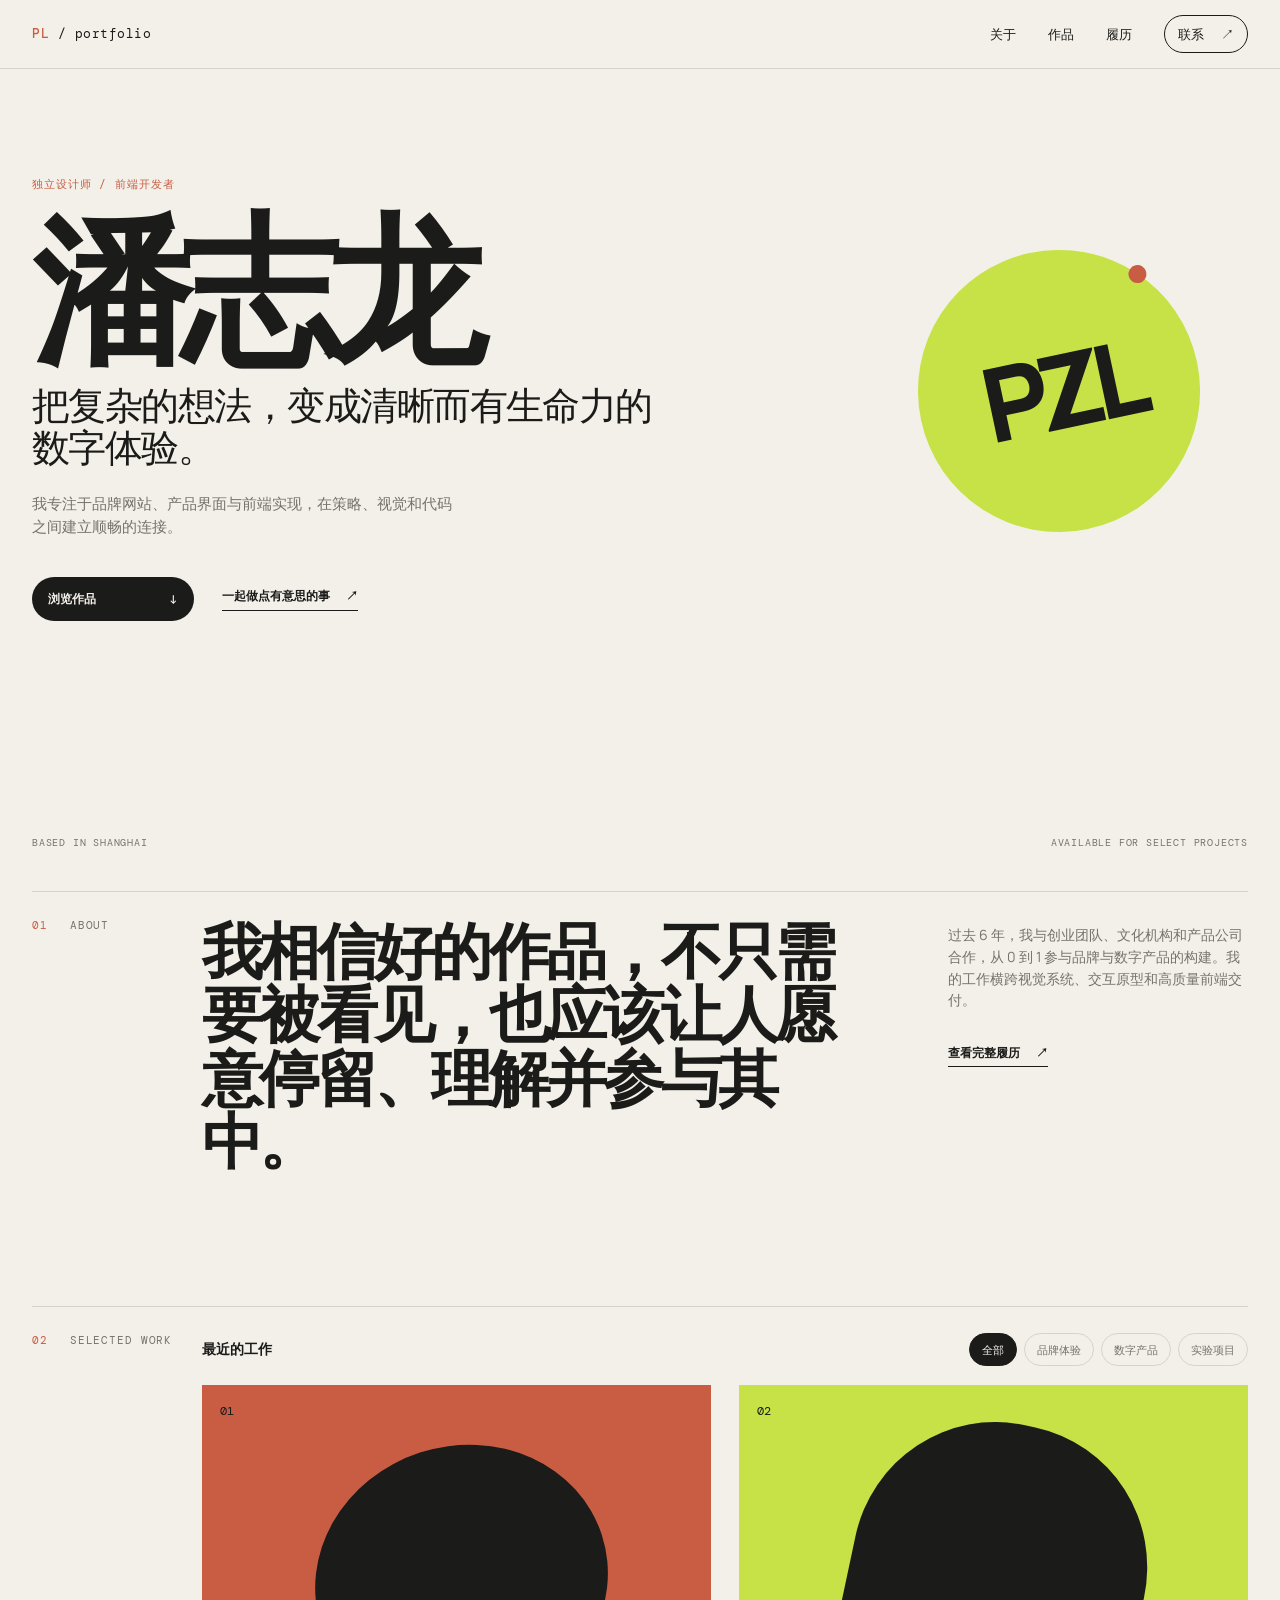
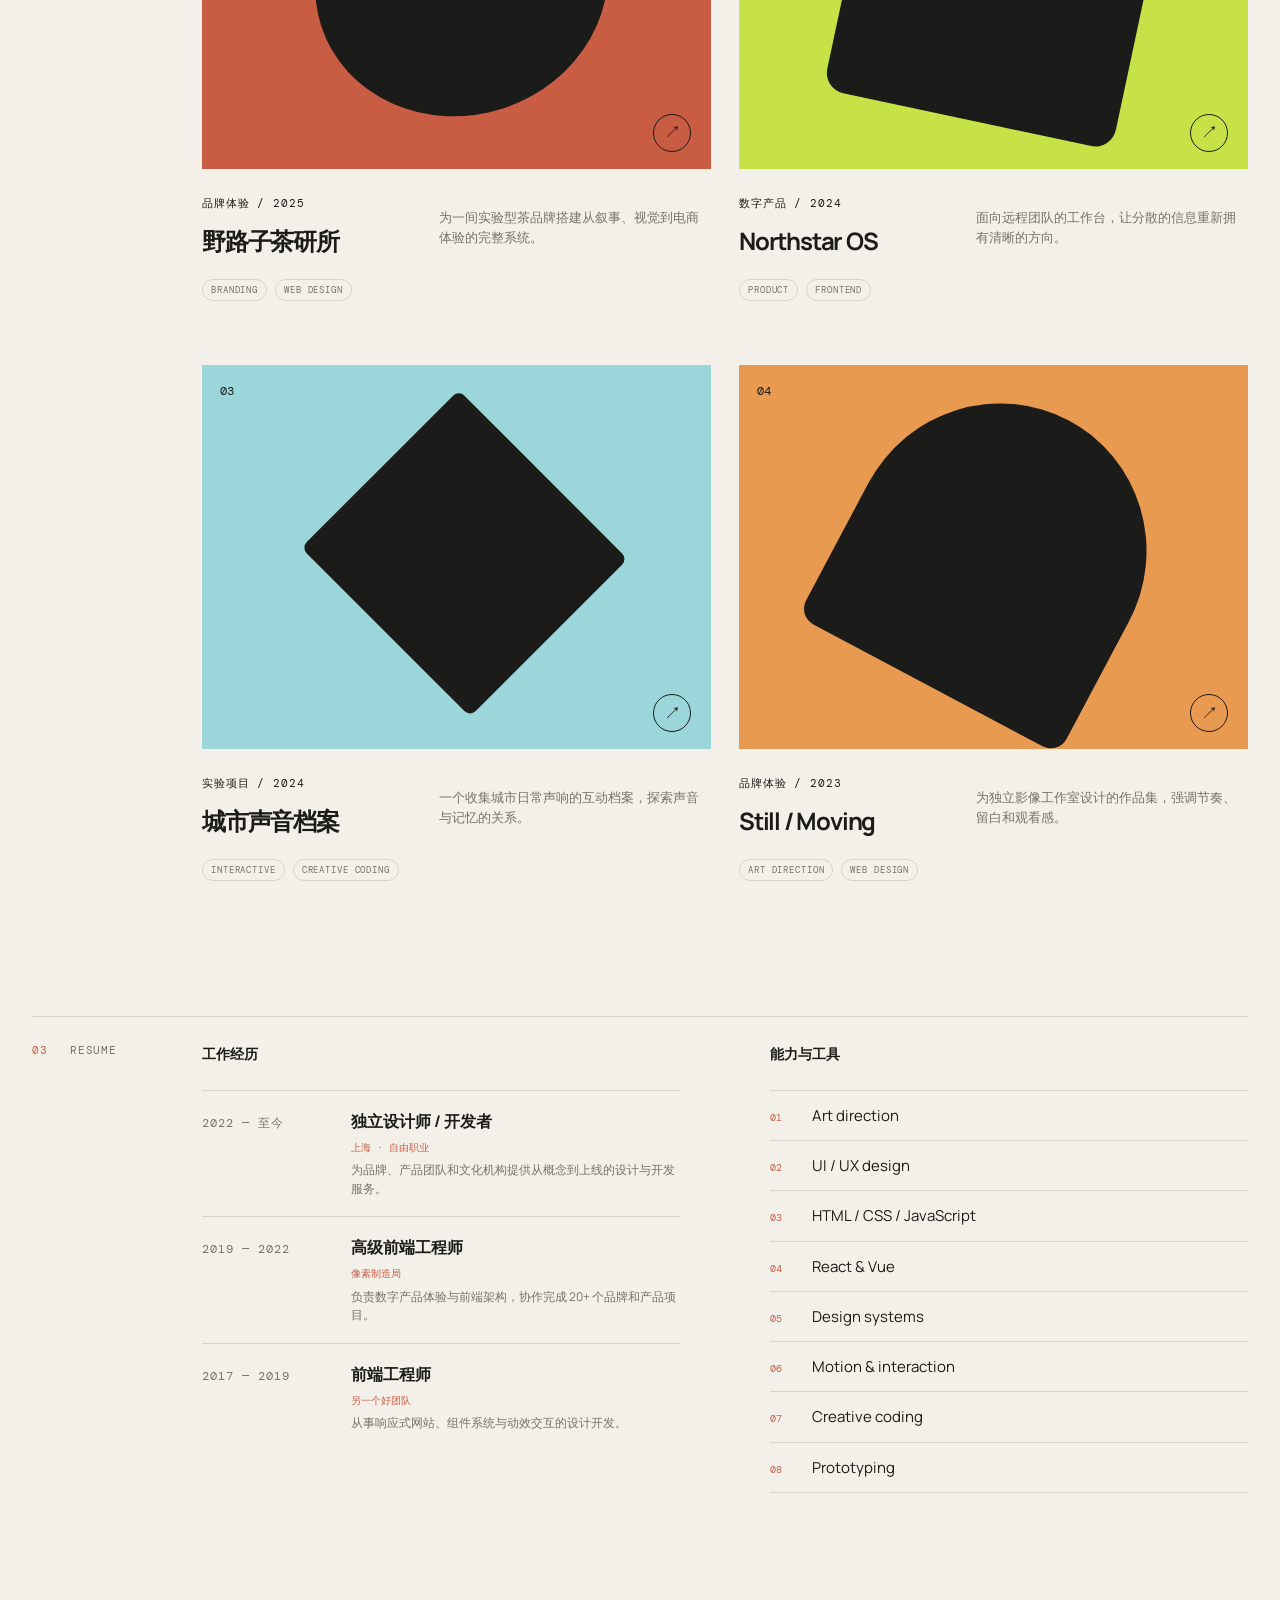
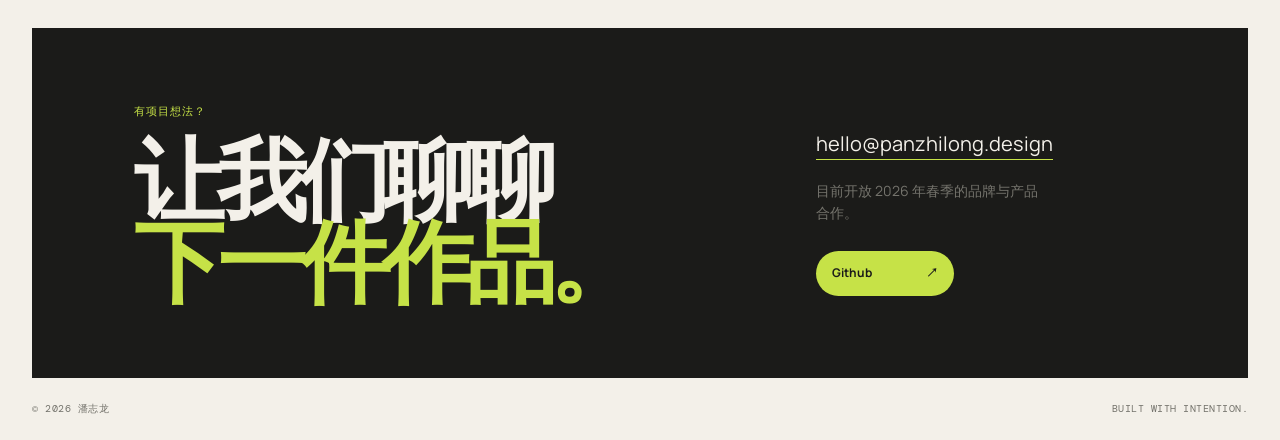
==== commit ed522b17: "feat: build dynamic portfolio site" ====
--- a/index.html
+++ b/index.html
@@ -3,139 +3,39 @@
 <head>
   <meta charset="utf-8" />
   <meta name="viewport" content="width=device-width, initial-scale=1" />
-  <title>简历 — 潘志龙</title>
-  <meta name="description" content="潘志龙 的个人简历" />
+  <title>潘志龙 / 独立设计与前端开发</title>
+  <meta name="description" content="潘志龙的个人作品集：品牌体验、数字产品与前端开发。" />
+  <link rel="preconnect" href="https://fonts.googleapis.com">
+  <link rel="preconnect" href="https://fonts.gstatic.com" crossorigin>
+  <link href="https://fonts.googleapis.com/css2?family=DM+Mono:wght@400;500&family=Manrope:wght@400;500;600;700;800&display=swap" rel="stylesheet">
   <link rel="stylesheet" href="css/styles.css">
-  <link rel="stylesheet" href="css/interaction.css">
 </head>
 <body>
   <header class="site-header">
-    <nav class="nav container">
-      <a class="brand" href="#">简 历</a>
+    <nav class="nav container" aria-label="主导航">
+      <a class="brand" href="#top"><span>PL</span> / portfolio</a>
+      <button class="nav-toggle" aria-label="打开导航" aria-expanded="false">菜单</button>
+      <ul class="nav-list">
+        <li><a href="#about">关于</a></li><li><a href="#projects">作品</a></li><li><a href="#resume">履历</a></li><li><a class="nav-contact" href="#contact">联系 <span>↗</span></a></li>
+      </ul>
     </nav>
   </header>
 
-  <main class="container">
-    <div class="panel reveal" style="display:grid;grid-template-columns:300px 1fr;gap:20px;align-items:start;">
-      <!-- 左侧窄栏 -->
-      <aside style="padding:18px;background:transparent;border-radius:8px;">
-        <div style="display:flex;flex-direction:column;align-items:center;gap:12px;margin-bottom:8px;">
-          <!-- 占位头像 -->
-          <div style="width:160px;height:200px;border-radius:6px;overflow:hidden;background:linear-gradient(90deg,var(--accent-1),var(--accent-2));display:flex;align-items:center;justify-content:center;color:#fff;font-weight:700;">
-            证件照
-          </div>
-          <h2 style="margin:6px 0 0;color:var(--accent-1);">潘志龙</h2>
-        </div>
+  <main id="top">
+    <section class="hero container reveal">
+      <div class="hero-copy"><p class="eyebrow" data-profile="availability"></p><h1 data-profile="name"></h1><p class="hero-role" data-profile="role"></p><p class="hero-intro" data-profile="intro"></p><div class="hero-actions"><a class="button button-dark" href="#projects">浏览作品 <span>↓</span></a><a class="text-link" href="#contact">一起做点有意思的事 <span>↗</span></a></div></div>
+      <div class="hero-mark" aria-label="个人标识"><span>PZL</span><i></i></div><div class="hero-meta"><span>Based in Shanghai</span><span>Available for select projects</span></div>
+    </section>
 
-        <section style="margin-top:6px;" class="reveal">
-          <h3 style="margin:6px 0;color:var(--accent-1);">个人资料</h3>
-          <p><strong>出生：</strong>2001/10/1</p>
-          <p><strong>毕业学校：</strong>江西服装学院</p>
-          <p><strong>学历：</strong>本科</p>
-          <p><strong>政治面貌：</strong>群众</p>
-          <p><strong>专业：</strong>数字媒体艺术（虚拟与现实展示）</p>
-        </section>
-
-        <section style="margin-top:12px;" class="reveal">
-          <h3 style="margin:6px 0;color:var(--accent-1);">联系方式</h3>
-          <p><strong>手机：</strong>13006214364</p>
-          <p><strong>邮箱：</strong><a href="mailto:961888032@qq.com">961888032@qq.com</a></p>
-          <p><strong>地址：</strong>江西省南昌市 · 江西服装学院</p>
-          <p><strong>GitHub：</strong><a href="https://github.com/zhilong666">github.com/zhilong666</a></p>
-        </section>
-
-        <section style="margin-top:12px;" class="reveal">
-          <h3 style="margin:6px 0;color:var(--accent-1);">技能 / 证书</h3>
-          <ul>
-            <li>普通话水平证书（二级甲等）</li>
-            <li>驾驶证</li>
-            <li>熟练掌握：PS、PR、AI、Final Cut、3D Max、ZBrush 等软件</li>
-            <li>雅思 5.5</li>
-          </ul>
-        </section>
-      </aside>
-
-      <!-- 右侧主栏 -->
-      <section>
-        <h3 style="color:var(--accent-1);" class="reveal">校园经历</h3>
-
-        <div class="timeline">
-          <article class="timeline-item reveal">
-            <div class="when">2021.09.21 - 2021.10.19</div>
-            <div class="what">
-              <h4>承担建校30周年校庆宣传片主要拍摄工作</h4>
-              <p>校内外宣传片拍摄。大二期间担任学校建校30周年庆的宣传片，锻炼了自己的专业能力以及与领导和老师之间的沟通能力。</p>
-            </div>
-          </article>
-
-          <article class="timeline-item reveal">
-            <div class="when">2021.11 - 2021.12.05</div>
-            <div class="what">
-              <h4>志愿服务 / 合唱比赛</h4>
-              <p>参与志愿服务与活动拍摄，负责影像记录与后期整理。</p>
-            </div>
-          </article>
-
-          <article class="timeline-item reveal">
-            <div class="when">2022.04 - 2022.12</div>
-            <div class="what">
-              <h4>校内外参与的项目</h4>
-              <p>参与市纪委宣传片拍摄，和北京银行宣传片剧本制作；大二期间参与学校教师工作室的后期制作工作，跟随指导老师参与多项校内外宣传项目。</p>
-            </div>
-          </article>
-
-          <article class="timeline-item reveal">
-            <div class="when">2023.05.01</div>
-            <div class="what">
-              <h4>为聋哑人定制婚礼纪录片</h4>
-              <p>大三期间，帮助一对聋哑人策划并拍摄婚礼纪录片，全程负责策划、拍摄与剪辑，近距离尝试并练习与聋哑人交流。</p>
-            </div>
-          </article>
-
-          <article class="timeline-item reveal">
-            <div class="when">2024.02.01</div>
-            <div class="what">
-              <h4>当选优秀实习生</h4>
-              <p>在深圳市海韵学校担任美术老师，积极完成校内教师工作，指导美术训练，带领学生参加比赛并获得全国书画大赛银奖。</p>
-            </div>
-          </article>
-
-          <article class="timeline-item reveal">
-            <div class="when">2025.06.07</div>
-            <div class="what">
-              <h4>南昌梅岭景区宣传片拍摄</h4>
-              <p>毕业前为南昌梅岭景区拍摄宣传片，负责全程实拍与无人机航拍，并参与剪辑与后期制作，旨在展示景区风光并带动当地旅游经济。</p>
-            </div>
-          </article>
-        </div>
-
-        <hr style="margin:18px 0;">
-
-        <h3 style="color:var(--accent-1);" class="reveal">教育层次 / 获奖</h3>
-        <div class="reveal">
-          <p><strong>2020 - 2024</strong> 江西服装学院 · 本科（数字媒体艺术（虚拟与现实展示设计））</p>
-          <p>主修课程：设计素描、设计色彩、平面构成、中外经典设计创意思维与表现、视听语言、设计概论、装饰与图案、立体构成、中外设计艺术史、泥塑造型、数字绘画、版式设计等。</p>
-
-          <h4>获奖情况</h4>
-          <ul>
-            <li>作品《咆哮》入选“香港当代设计奖” 铜奖</li>
-            <li>作品《一话一世界》入选“香港当代设计奖” 银奖</li>
-            <li>作品《伪》入选“第三届伦敦中华艺术交流展” 全球银奖</li>
-            <li>作品《人间》入选“亚太视觉艺术交流展”</li>
-            <li>作品《量》入围“北美应用艺术设计大赛”</li>
-            <li>作品《道法自然》入围“G-CROSS全球大学生创意奖” 全球铜奖</li>
-            <li>作品《归途》入围第四届东方创意之星影视艺术类 金奖</li>
-          </ul>
-
-          <p><strong>其他：</strong>雅思 5.5</p>
-        </div>
-      </section>
-    </div>
-
-    <footer class="site-footer" style="margin-top:20px;padding:12px 0;text-align:center;color:var(--muted);">© 2026 潘志龙 · 基于 GitHub Pages 部署</footer>
+    <section id="about" class="section container reveal"><div class="section-label"><span>01</span><span>About</span></div><div class="section-content about-layout"><h2 data-profile="statement"></h2><div class="about-side"><p data-profile="bio"></p><a class="text-link" href="#resume">查看完整履历 <span>↗</span></a></div></div></section>
+    <section id="projects" class="section container reveal"><div class="section-label"><span>02</span><span>Selected work</span></div><div class="section-content"><div class="project-toolbar"><p class="section-heading">最近的工作</p><div class="filters" role="group" aria-label="项目筛选"></div></div><div class="projects-grid"></div></div></section>
+    <section id="resume" class="section container reveal"><div class="section-label"><span>03</span><span>Resume</span></div><div class="section-content resume-layout"><div><p class="section-heading">工作经历</p><div class="experience-list"></div></div><div><p class="section-heading">能力与工具</p><div class="skills-list"></div></div></div></section>
+    <section id="contact" class="contact-section container reveal"><div><p class="eyebrow">有项目想法？</p><h2>让我们聊聊<br><em>下一件作品。</em></h2></div><div class="contact-details"><a class="contact-email" data-profile="email"></a><p data-profile="contactNote"></p><a class="button button-light" data-profile-link="github" target="_blank" rel="noreferrer">Github <span>↗</span></a></div></section>
   </main>
 
+  <footer class="site-footer container"><span>© 2026 <span data-profile="name"></span></span><span>Built with intention.</span></footer>
+
+  <script src="js/data.js"></script>
   <script src="js/script.js" defer></script>
-  <script src="js/interaction.js" defer></script>
 </body>
 </html>
--- a/css/styles.css
+++ b/css/styles.css
@@ -1,118 +1,15 @@
-/* css/styles.css
-   Morandi theme with enhanced interaction: reveal animations, hover feedback, smooth transitions, timeline animations.
-*/
-:root{
-  --bg: #ece7e2;
-  --panel: #f3efeb;
-  --muted: #7d7975;
-  --accent-1: #4f46e5; /* headings / icons */
-  --accent-2: #06b6d4; /* secondary accent */
-  --glass: rgba(125,121,117,0.06);
-  --radius:12px;
-  --container:1100px;
-  --max-width:1100px;
-  --shadow: 0 10px 30px rgba(34,34,34,0.06);
-  --ui-transition: cubic-bezier(.2,.9,.3,1);
-}
+:root{--paper:#f3f0e9;--ink:#1b1b19;--muted:#74736c;--line:#d7d3c8;--acid:#c6e247;--clay:#c85d43;--blue:#9bd6db;--orange:#e89a50;--container:1240px}
 *{box-sizing:border-box}
-html,body{height:100%}
-body{
-  margin:0;
-  font-family:-apple-system, BlinkMacSystemFont, "Segoe UI", Roboto, "Helvetica Neue", Arial;
-  background:linear-gradient(180deg,var(--bg) 0%, #efeae6 100%);
-  color:#2b2a29;
-  -webkit-font-smoothing:antialiased;
-  -moz-osx-font-smoothing:grayscale;
-  line-height:1.5;
-}
-.container{max-width:var(--container);margin:0 auto;padding:20px}
-.site-header{padding:18px 0}
-.nav{display:flex;align-items:center;gap:16px;justify-content:space-between}
-.brand{color:var(--accent-1);font-weight:700;font-size:1.15rem;text-decoration:none}
-.nav-list{list-style:none;margin:0;padding:0;display:flex;gap:18px;align-items:center}
-.nav-list a{color:var(--muted);text-decoration:none;padding:8px 10px;border-radius:8px;transition:all .18s var(--ui-transition)}
-.nav-list a:hover{color:#111;background:rgba(11,10,9,0.03);transform:translateY(-2px)}
-.nav-toggle{display:none;background:transparent;border:1px solid rgba(11,10,9,0.04);color:var(--muted);padding:8px 10px;border-radius:8px;font-size:18px}
-/* Hero / header */
-.hero{display:flex;align-items:center;gap:32px;padding:20px 0}
-.hero-left{flex:1}
-.hero-right{width:260px;display:flex;justify-content:flex-end}
-.name{font-size:2.1rem;margin:0 0 6px;color:var(--accent-1)}
-.title{color:var(--muted);margin:0 0 12px}
-.intro{color:var(--muted);max-width:56ch}
-.hero-actions{margin-top:18px;display:flex;gap:12px}
-.btn{display:inline-flex;align-items:center;gap:8px;padding:10px 14px;border-radius:10px;text-decoration:none;font-weight:600;border:1px solid transparent;cursor:pointer;transition:transform 220ms var(--ui-transition), box-shadow 220ms var(--ui-transition)}
-.btn.primary{background:linear-gradient(90deg,var(--accent-1),var(--accent-2));color:#fff;box-shadow:0 8px 24px rgba(79,70,229,0.12)}
-.btn.ghost{background:transparent;color:var(--muted);border:1px solid rgba(11,10,9,0.04)}
-.btn:hover{transform:translateY(-4px)}
-/* Avatar */
-.avatar-card{width:220px;height:220px;border-radius:16px;display:flex;align-items:center;justify-content:center;background:linear-gradient(135deg,rgba(0,0,0,0.02) 0%, rgba(255,255,255,0.02) 100%);box-shadow:var(--shadow);transition:transform 280ms var(--ui-transition), box-shadow 280ms var(--ui-transition)}
-.avatar-card:hover{transform:translateY(-6px) scale(1.02);box-shadow:0 18px 40px rgba(34,34,34,0.08)}
-.avatar{width:100%;height:100%;max-width:160px;max-height:160px;object-fit:cover;border-radius:12px}
-/* Panels */
-.panel{background:var(--panel);margin:18px 0;padding:20px;border-radius:12px;transition:transform 360ms var(--ui-transition),box-shadow 360ms var(--ui-transition)}
-.panel:hover{transform:translateY(-6px);box-shadow:0 20px 36px rgba(34,34,34,0.06)}
-.panel-title{margin:0 0 12px;font-size:1.25rem;color:var(--accent-1);position:relative}
-.panel-title::after{content:'';position:absolute;left:0;bottom:-8px;width:48px;height:4px;background:linear-gradient(90deg,var(--accent-1),var(--accent-2));border-radius:6px;transform-origin:left;transform:scaleX(0);transition:transform 360ms var(--ui-transition)}
-.panel:hover .panel-title::after{transform:scaleX(1)}
-.grid{display:grid;grid-template-columns:1fr 260px;gap:18px}
-.about-text p{color:var(--muted);margin:0 0 12px}
-.about-stats{display:flex;flex-direction:column;gap:12px}
-.stat{background:var(--glass);padding:12px;border-radius:10px;text-align:center;transition:transform 220ms var(--ui-transition),box-shadow 220ms}
-.stat:hover{transform:translateY(-6px);box-shadow:0 10px 20px rgba(11,10,9,0.04)}
-.stat .num{font-size:1.25rem;font-weight:700;color:#111}
-.stat .label{color:var(--muted);font-size:0.9rem}
-/* Skills */
-.skills-grid{display:grid;grid-template-columns:repeat(4,1fr);gap:14px}
-.skill-card{background:rgba(11,10,9,0.02);padding:14px;border-radius:10px;transition:transform 240ms var(--ui-transition),box-shadow 240ms}
-.skill-card:hover{transform:translateY(-6px);box-shadow:0 10px 20px rgba(11,10,9,0.04)}
-.skill-card h3{margin:0 0 8px;color:var(--accent-1)}
-.skill-card p{margin:0;color:var(--muted);font-size:0.95rem}
-/* Timeline */
-.timeline{display:flex;flex-direction:column;gap:12px}
-.timeline-item{display:flex;gap:16px;padding:12px;border-radius:10px;transition:transform 280ms var(--ui-transition),opacity 320ms;opacity:0;transform:translateY(8px)}
-.timeline-item.visible{opacity:1;transform:none}
-.timeline-item:hover{transform:translateY(-6px);box-shadow:0 12px 24px rgba(11,10,9,0.04)}
-.when{width:160px;color:var(--muted);font-weight:600}
-.what{flex:1}
-.what h4{margin:0 0 6px}
-/* Projects and other */
-.projects-grid{display:grid;grid-template-columns:repeat(3,1fr);gap:14px}
-.project-card{border-radius:10px;overflow:hidden;transition:transform 280ms var(--ui-transition)}
-.project-card:hover{transform:translateY(-8px)}
-.project-media{min-height:150px;background-size:cover;background-position:center;position:relative;display:flex;align-items:flex-end}
-.project-overlay{background:linear-gradient(180deg, rgba(255,255,255,0) 0%, rgba(11,10,9,0.06) 40%, rgba(11,10,9,0.12) 100%);padding:14px}
-.project-overlay h3{margin:0 0 6px;color:#111}
-.project-overlay p{margin:0 0 8px;color:var(--muted)}
-.project-link{color:var(--accent-2);text-decoration:none;font-weight:700}
-/* Contact */
-.contact-grid{display:grid;grid-template-columns:1fr 360px;gap:18px}
-.contact-form{background:rgba(11,10,9,0.02);padding:14px;border-radius:10px}
-.contact-form input,.contact-form textarea{width:100%;padding:10px;border-radius:8px;border:1px solid rgba(11,10,9,0.04);background:transparent;color:#111}
-.form-actions{display:flex;gap:8px;justify-content:flex-end;margin-top:8px}
-/* Footer */
-.site-footer{padding:18px 0;color:var(--muted);text-align:center}
-/* Reveal animations (global) */
-.reveal{opacity:0;transform:translateY(12px);transition:opacity 560ms var(--ui-transition),transform 560ms var(--ui-transition)}
-.reveal.visible{opacity:1;transform:none}
-/* small screens */
-@media (max-width:900px){
-  .grid{grid-template-columns:1fr}
-  .skills-grid{grid-template-columns:repeat(2,1fr)}
-  .projects-grid{grid-template-columns:repeat(2,1fr)}
-  .contact-grid{grid-template-columns:1fr}
-  .hero{flex-direction:column;align-items:flex-start}
-  .hero-right{width:100%;justify-content:flex-start}
-  .avatar-card{width:160px;height:160px}
-  .when{width:120px}
-}
-@media (max-width:720px){
-  .nav-toggle{display:inline-flex}
-  .nav-list{position:fixed;inset:auto 16px 16px 16px;bottom:16px;right:16px;flex-direction:column;background:linear-gradient(180deg,rgba(11,10,9,0.9),rgba(11,10,9,0.95));padding:12px;border-radius:12px}
-  .nav-list.open{display:flex}
-}
-/* reduced motion preference */
-@media (prefers-reduced-motion: reduce){
-  :root{--ui-transition: linear}
-  *{transition:none!important}
-}
+html{scroll-behavior:smooth}
+body{margin:0;background:var(--paper);color:var(--ink);font-family:Manrope,"PingFang SC","Microsoft YaHei",sans-serif;line-height:1.55;-webkit-font-smoothing:antialiased}
+a{color:inherit;text-decoration:none}button{font:inherit}.container{width:min(var(--container),calc(100% - 64px));margin-inline:auto}
+.site-header{padding:24px 0;border-bottom:1px solid var(--line)}.nav{display:flex;align-items:center;justify-content:space-between}.brand{font-family:"DM Mono",monospace;font-size:13px;letter-spacing:.04em}.brand span{font-weight:500;color:var(--clay)}
+.nav-list{display:flex;gap:32px;align-items:center;list-style:none;padding:0;margin:0;font-size:13px}.nav-list a{transition:opacity .2s}.nav-list a:hover{opacity:.55}.nav-contact{border:1px solid var(--ink);padding:9px 13px;border-radius:99px}.nav-contact span,.button span,.text-link span{margin-left:14px}.nav-toggle{display:none;border:1px solid var(--ink);background:transparent;border-radius:99px;padding:8px 14px;font-size:12px}
+.hero{min-height:calc(100vh - 78px);padding-top:clamp(70px,12vh,160px);padding-bottom:56px;position:relative;display:flex;align-items:flex-start}.hero-copy{max-width:790px}.eyebrow,.section-label,.project-category,.experience-period,.hero-meta,.project-tags{font:11px "DM Mono",monospace;text-transform:uppercase;letter-spacing:.08em}.eyebrow{color:var(--clay);margin:0 0 26px}.hero h1{font-size:clamp(72px,12.5vw,176px);line-height:.86;letter-spacing:-.08em;margin:0 0 28px;font-weight:700}.hero-role{font-size:clamp(22px,3vw,39px);line-height:1.1;letter-spacing:-.04em;max-width:650px;margin:0 0 24px}.hero-intro{color:var(--muted);font-size:15px;max-width:430px;margin:0}.hero-actions{display:flex;align-items:center;gap:28px;margin-top:38px}.button{display:inline-flex;align-items:center;justify-content:space-between;padding:13px 16px;border-radius:99px;font-size:12px;font-weight:700;transition:transform .2s,background .2s}.button:hover{transform:translateY(-3px)}.button-dark{background:var(--ink);color:var(--paper);min-width:162px}.button-light{background:var(--acid);color:var(--ink);min-width:138px}.text-link{font-size:12px;font-weight:700;border-bottom:1px solid var(--ink);padding-bottom:5px}.hero-mark{position:absolute;right:4%;top:22%;width:clamp(180px,22vw,300px);height:clamp(180px,22vw,300px);border-radius:50%;background:var(--acid);display:grid;place-items:center;transform:rotate(-12deg);font-size:clamp(52px,8vw,108px);font-weight:800;letter-spacing:-.12em}.hero-mark i{position:absolute;width:18px;height:18px;border-radius:50%;background:var(--clay);right:11%;top:12%}.hero-meta{position:absolute;bottom:42px;left:0;right:0;display:flex;justify-content:space-between;color:var(--muted);font-size:10px}
+.section{display:grid;grid-template-columns:170px 1fr;border-top:1px solid var(--line);padding-top:26px;padding-bottom:135px}.section-label{display:flex;gap:22px;color:var(--muted)}.section-label span:first-child{color:var(--clay)}.section-content{min-width:0}.about-layout{display:grid;grid-template-columns:minmax(0,1fr) 300px;gap:70px}.about-layout h2{font-size:clamp(30px,4.8vw,63px);line-height:1.03;letter-spacing:-.06em;font-weight:600;margin:0;max-width:700px}.about-side{padding-top:6px}.about-side p,.contact-details p{color:var(--muted);font-size:14px;margin:0 0 28px}.section-heading{font-size:14px;font-weight:700;margin:0 0 25px}
+.project-toolbar{display:flex;align-items:baseline;justify-content:space-between;gap:20px}.filters{display:flex;gap:7px;flex-wrap:wrap}.filter{border:1px solid var(--line);background:transparent;color:var(--muted);padding:7px 12px;border-radius:99px;font-size:11px;cursor:pointer;transition:.2s}.filter:hover,.filter.active{background:var(--ink);border-color:var(--ink);color:var(--paper)}.projects-grid{display:grid;grid-template-columns:repeat(2,minmax(0,1fr));gap:64px 28px}.project-card{animation:rise .6s both;animation-delay:var(--delay)}.project-visual{height:clamp(260px,30vw,420px);display:block;position:relative;overflow:hidden}.project-clay .project-visual{background:var(--clay)}.project-lime .project-visual{background:var(--acid)}.project-blue .project-visual{background:var(--blue)}.project-orange .project-visual{background:var(--orange)}.project-shape{position:absolute;width:58%;height:78%;background:var(--ink);left:22%;top:10%;border-radius:48% 48% 7% 7%;transform:rotate(12deg);transition:transform .55s cubic-bezier(.2,.7,0,1)}.project-clay .project-shape{border-radius:50%;height:70%;top:16%;transform:rotate(-18deg)}.project-blue .project-shape{border-radius:8px;transform:rotate(45deg);width:47%;height:58%;left:28%;top:20%}.project-orange .project-shape{border-radius:50% 50% 6% 6%;transform:rotate(28deg)}.project-visual:hover .project-shape{transform:rotate(0) scale(1.1)}.project-index,.project-arrow{position:absolute;z-index:1;font:12px "DM Mono",monospace}.project-index{top:18px;left:18px}.project-arrow{right:20px;bottom:17px;border:1px solid var(--ink);width:38px;height:38px;border-radius:50%;display:grid;place-items:center;font-size:17px;transition:transform .2s}.project-visual:hover .project-arrow{transform:rotate(45deg)}.project-info{display:grid;grid-template-columns:1fr 1.25fr;gap:20px;padding-top:16px}.project-info h3{font-size:24px;letter-spacing:-.05em;margin:4px 0 0}.project-info>p{font-size:13px;color:var(--muted);margin:22px 0 0}.project-tags{grid-column:1/-1;display:flex;gap:8px;color:var(--muted)}.project-tags span{border:1px solid var(--line);padding:4px 8px;border-radius:99px;font-size:9px}
+.resume-layout{display:grid;grid-template-columns:1fr 1fr;gap:90px}.experience-item{border-top:1px solid var(--line);padding:18px 0;display:grid;grid-template-columns:135px 1fr;gap:14px}.experience-item h3{margin:0;font-size:16px}.experience-item p{font-size:12px;color:var(--muted);margin:6px 0 0}.experience-item .experience-company{color:var(--clay);font-family:"DM Mono",monospace;font-size:10px}.experience-period{color:var(--muted);font-size:10px;margin-top:3px}.skills-list{display:flex;flex-direction:column;border-top:1px solid var(--line)}.skills-list span{border-bottom:1px solid var(--line);padding:13px 0;font-size:15px}.skills-list b{display:inline-block;width:42px;color:var(--clay);font:10px "DM Mono",monospace}
+.contact-section{background:var(--ink);color:var(--paper);padding:76px 8%;display:grid;grid-template-columns:1fr 330px;gap:60px;align-items:end}.contact-section .eyebrow{color:var(--acid);margin-bottom:18px}.contact-section h2{font-size:clamp(44px,7vw,91px);line-height:.92;letter-spacing:-.08em;margin:0}.contact-section h2 em{color:var(--acid);font-style:normal}.contact-details{padding-bottom:6px}.contact-email{font-size:20px;border-bottom:1px solid var(--acid);display:inline-block;margin-bottom:20px}.contact-details p{max-width:230px;margin-bottom:28px}.site-footer{display:flex;justify-content:space-between;padding-top:24px;padding-bottom:24px;color:var(--muted);font:10px "DM Mono",monospace;text-transform:uppercase;letter-spacing:.05em}
++.reveal{opacity:0;transform:translateY(22px);transition:opacity .7s ease,transform .7s ease}.reveal.visible{opacity:1;transform:none}@keyframes rise{from{opacity:0;transform:translateY(15px)}to{opacity:1;transform:none}}
++@media (max-width:800px){.container{width:min(var(--container),calc(100% - 38px))}.nav-toggle{display:block}.nav-list{position:absolute;z-index:10;top:64px;right:19px;display:none;flex-direction:column;align-items:stretch;gap:0;background:var(--paper);border:1px solid var(--ink);padding:8px;min-width:150px}.nav-list.open{display:flex}.nav-list a{display:block;padding:10px}.nav-contact{border:0;padding:10px}.hero{min-height:calc(100vh - 74px);padding-top:80px}.hero-mark{right:0;top:35%;opacity:.75}.hero-meta{font-size:8px}.section{display:block;padding-bottom:90px}.section-label{margin-bottom:35px}.about-layout,.resume-layout{grid-template-columns:1fr;gap:34px}.about-layout h2{font-size:42px}.projects-grid{grid-template-columns:1fr;gap:48px}.project-visual{height:330px}.project-info{grid-template-columns:1fr}.project-info>p{margin:0}.project-tags{grid-column:auto}.contact-section{grid-template-columns:1fr;padding:52px 28px;gap:46px}.contact-section h2{font-size:55px}.site-footer{font-size:8px}}
++@media (prefers-reduced-motion:reduce){html{scroll-behavior:auto}.reveal,.project-card{animation:none;transition:none}}
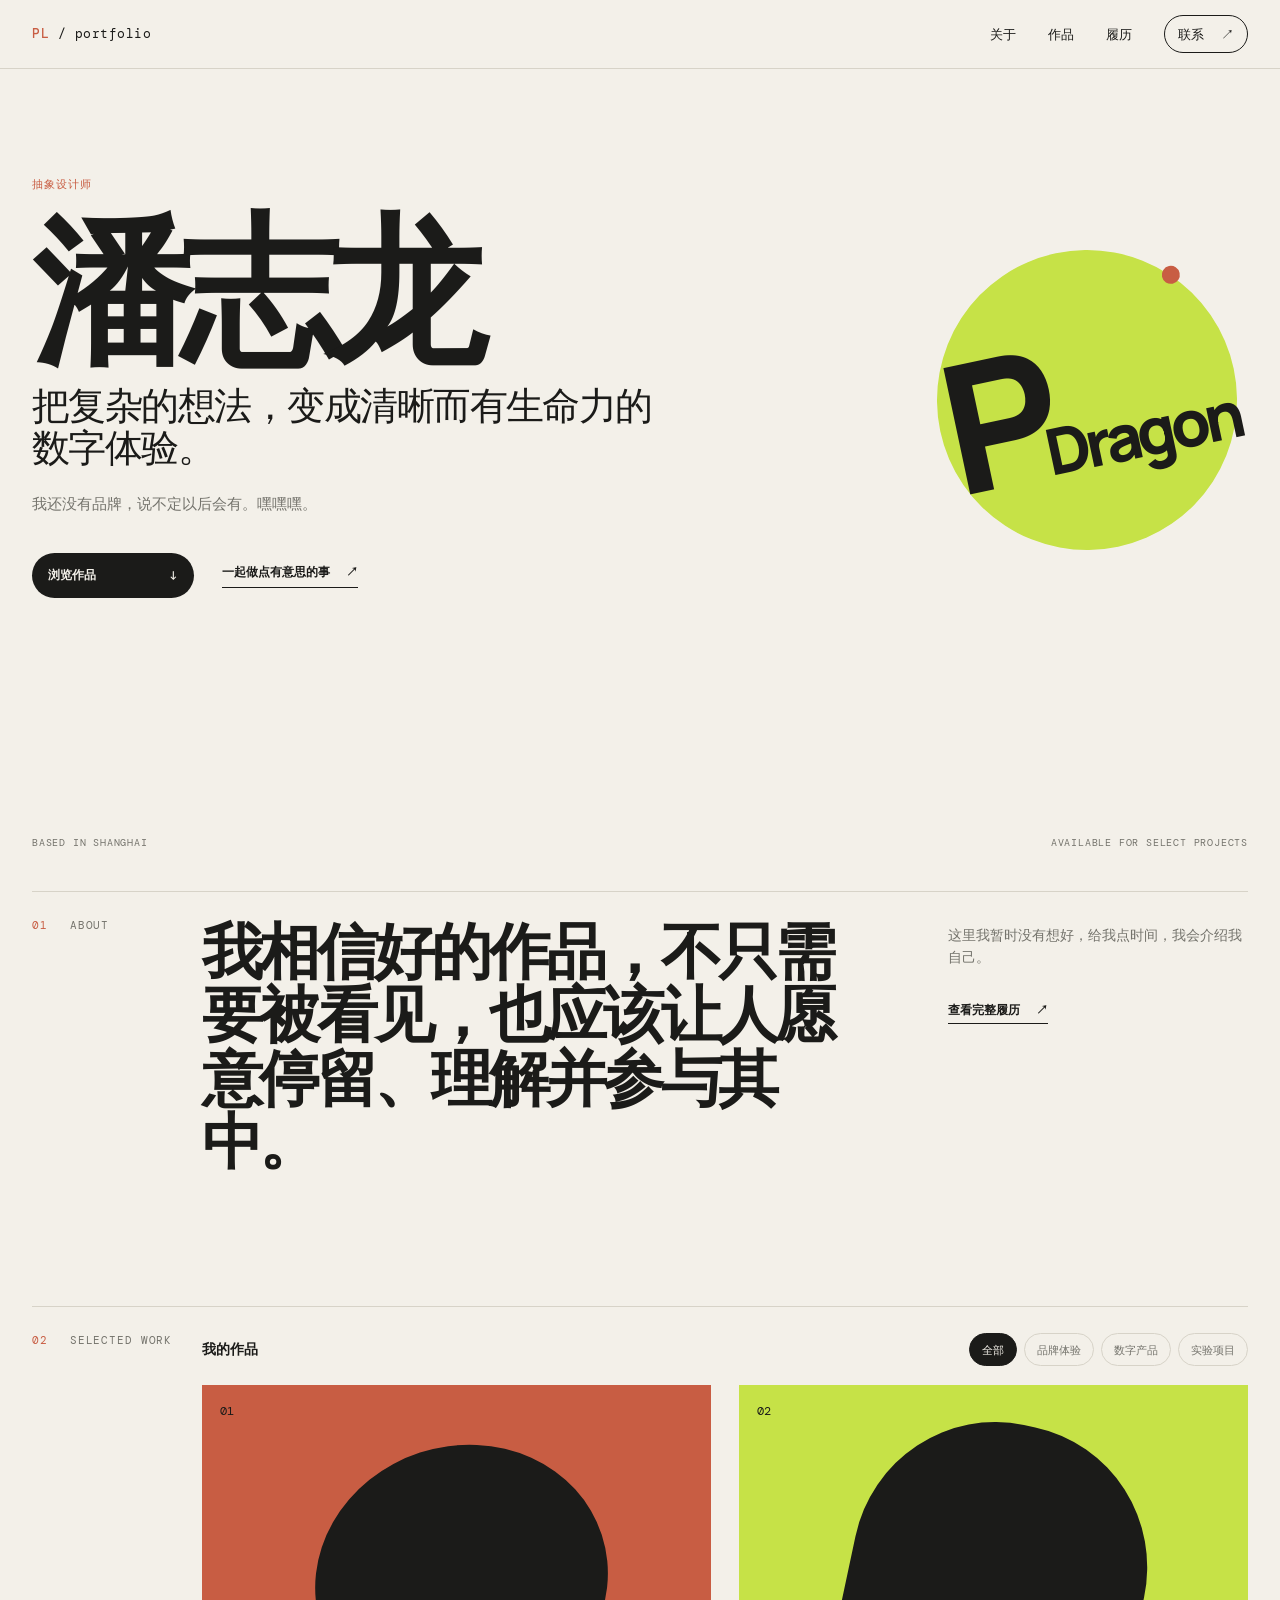
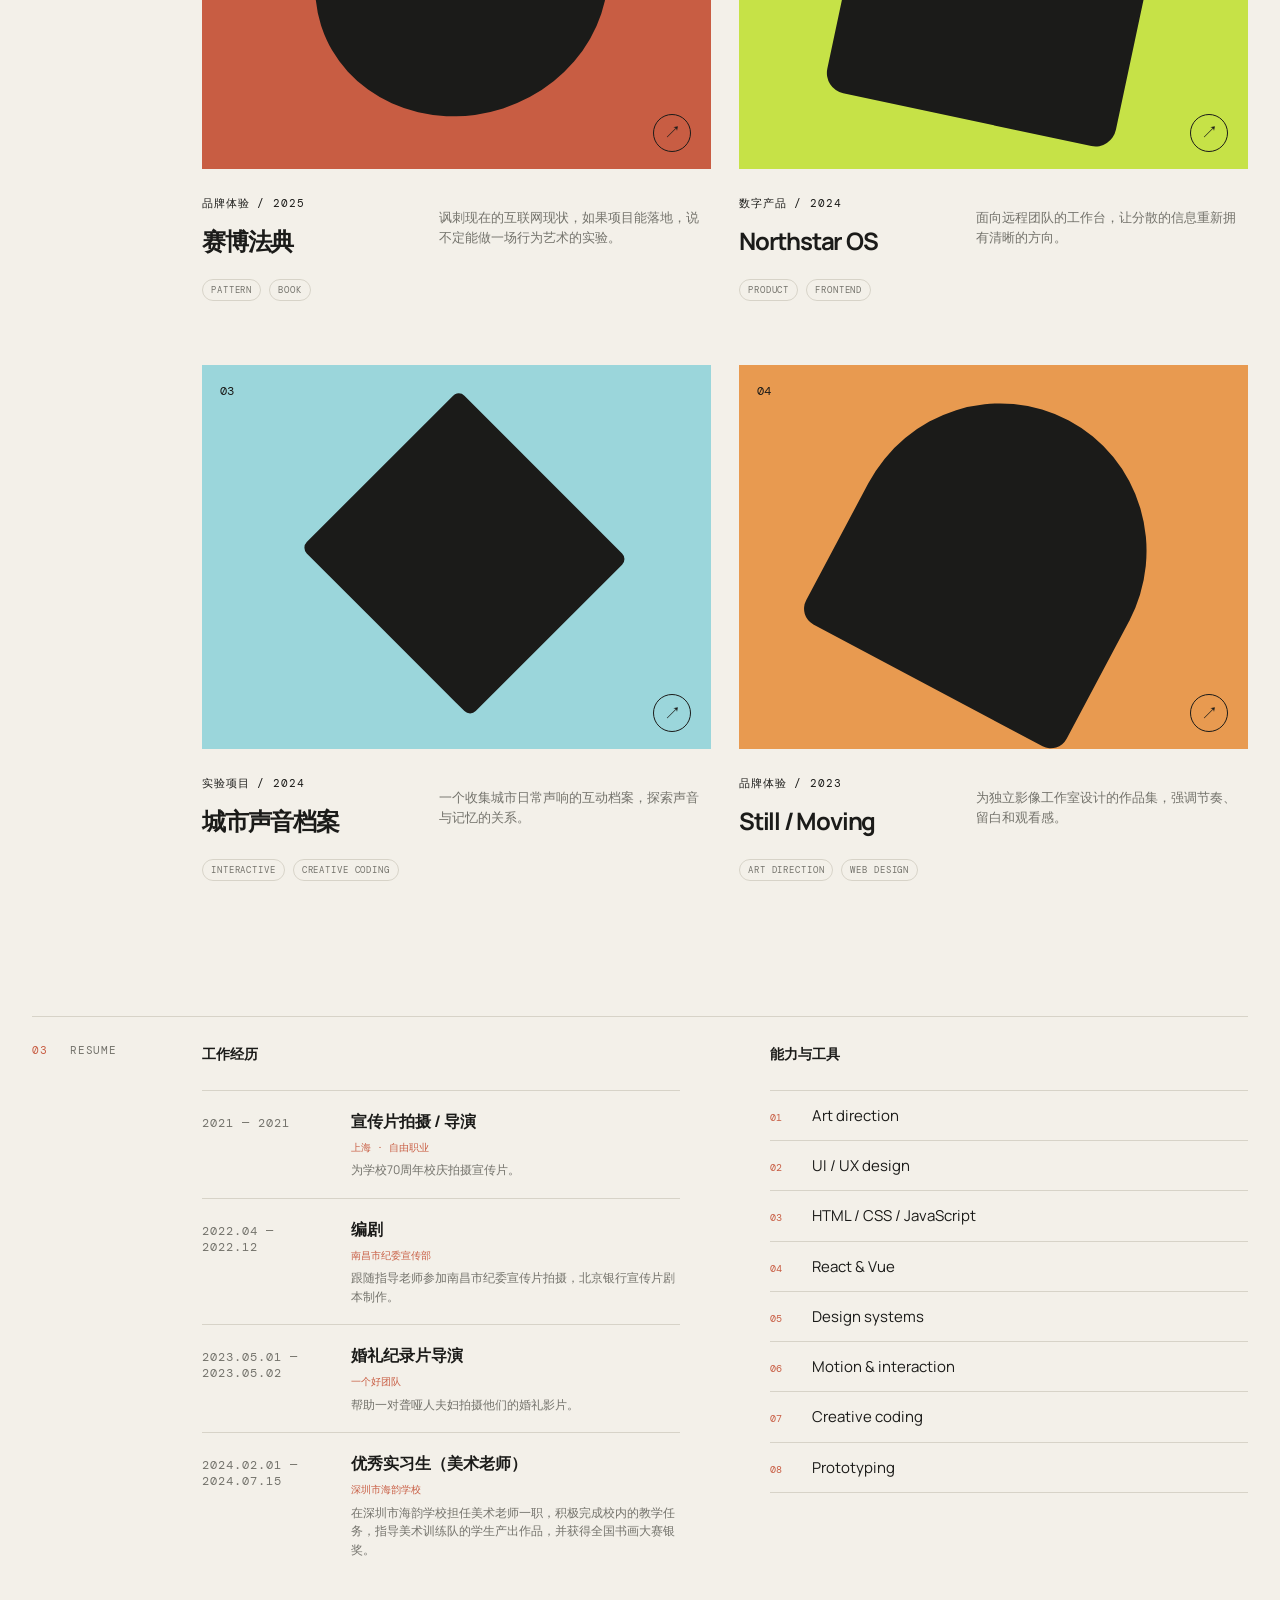
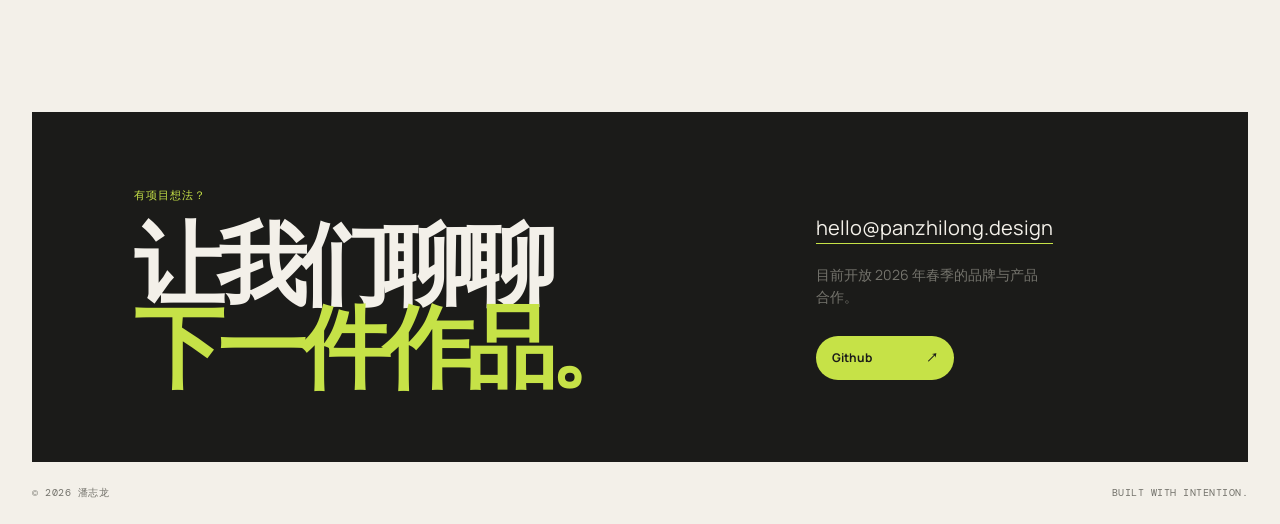
==== commit 6105727d: "feat: add project detail page" ====
--- a/index.html
+++ b/index.html
@@ -24,11 +24,15 @@
   <main id="top">
     <section class="hero container reveal">
       <div class="hero-copy"><p class="eyebrow" data-profile="availability"></p><h1 data-profile="name"></h1><p class="hero-role" data-profile="role"></p><p class="hero-intro" data-profile="intro"></p><div class="hero-actions"><a class="button button-dark" href="#projects">浏览作品 <span>↓</span></a><a class="text-link" href="#contact">一起做点有意思的事 <span>↗</span></a></div></div>
-      <div class="hero-mark" aria-label="个人标识"><span>PZL</span><i></i></div><div class="hero-meta"><span>Based in Shanghai</span><span>Available for select projects</span></div>
+      <div class="hero-mark" aria-label="个人标识">
+        <span class="hero-sign"><span class="hero-sign-letter">P</span><span class="hero-sign-name">Dragon</span></span>
+        <i></i>
+      </div>
+      <div class="hero-meta"><span>Based in Shanghai</span><span>Available for select projects</span></div>
     </section>
 
     <section id="about" class="section container reveal"><div class="section-label"><span>01</span><span>About</span></div><div class="section-content about-layout"><h2 data-profile="statement"></h2><div class="about-side"><p data-profile="bio"></p><a class="text-link" href="#resume">查看完整履历 <span>↗</span></a></div></div></section>
-    <section id="projects" class="section container reveal"><div class="section-label"><span>02</span><span>Selected work</span></div><div class="section-content"><div class="project-toolbar"><p class="section-heading">最近的工作</p><div class="filters" role="group" aria-label="项目筛选"></div></div><div class="projects-grid"></div></div></section>
+    <section id="projects" class="section container reveal"><div class="section-label"><span>02</span><span>Selected work</span></div><div class="section-content"><div class="project-toolbar"><p class="section-heading">我的作品</p><div class="filters" role="group" aria-label="项目筛选"></div></div><div class="projects-grid"></div></div></section>
     <section id="resume" class="section container reveal"><div class="section-label"><span>03</span><span>Resume</span></div><div class="section-content resume-layout"><div><p class="section-heading">工作经历</p><div class="experience-list"></div></div><div><p class="section-heading">能力与工具</p><div class="skills-list"></div></div></div></section>
     <section id="contact" class="contact-section container reveal"><div><p class="eyebrow">有项目想法？</p><h2>让我们聊聊<br><em>下一件作品。</em></h2></div><div class="contact-details"><a class="contact-email" data-profile="email"></a><p data-profile="contactNote"></p><a class="button button-light" data-profile-link="github" target="_blank" rel="noreferrer">Github <span>↗</span></a></div></section>
   </main>
--- a/css/styles.css
+++ b/css/styles.css
@@ -5,7 +5,7 @@
 a{color:inherit;text-decoration:none}button{font:inherit}.container{width:min(var(--container),calc(100% - 64px));margin-inline:auto}
 .site-header{padding:24px 0;border-bottom:1px solid var(--line)}.nav{display:flex;align-items:center;justify-content:space-between}.brand{font-family:"DM Mono",monospace;font-size:13px;letter-spacing:.04em}.brand span{font-weight:500;color:var(--clay)}
 .nav-list{display:flex;gap:32px;align-items:center;list-style:none;padding:0;margin:0;font-size:13px}.nav-list a{transition:opacity .2s}.nav-list a:hover{opacity:.55}.nav-contact{border:1px solid var(--ink);padding:9px 13px;border-radius:99px}.nav-contact span,.button span,.text-link span{margin-left:14px}.nav-toggle{display:none;border:1px solid var(--ink);background:transparent;border-radius:99px;padding:8px 14px;font-size:12px}
-.hero{min-height:calc(100vh - 78px);padding-top:clamp(70px,12vh,160px);padding-bottom:56px;position:relative;display:flex;align-items:flex-start}.hero-copy{max-width:790px}.eyebrow,.section-label,.project-category,.experience-period,.hero-meta,.project-tags{font:11px "DM Mono",monospace;text-transform:uppercase;letter-spacing:.08em}.eyebrow{color:var(--clay);margin:0 0 26px}.hero h1{font-size:clamp(72px,12.5vw,176px);line-height:.86;letter-spacing:-.08em;margin:0 0 28px;font-weight:700}.hero-role{font-size:clamp(22px,3vw,39px);line-height:1.1;letter-spacing:-.04em;max-width:650px;margin:0 0 24px}.hero-intro{color:var(--muted);font-size:15px;max-width:430px;margin:0}.hero-actions{display:flex;align-items:center;gap:28px;margin-top:38px}.button{display:inline-flex;align-items:center;justify-content:space-between;padding:13px 16px;border-radius:99px;font-size:12px;font-weight:700;transition:transform .2s,background .2s}.button:hover{transform:translateY(-3px)}.button-dark{background:var(--ink);color:var(--paper);min-width:162px}.button-light{background:var(--acid);color:var(--ink);min-width:138px}.text-link{font-size:12px;font-weight:700;border-bottom:1px solid var(--ink);padding-bottom:5px}.hero-mark{position:absolute;right:4%;top:22%;width:clamp(180px,22vw,300px);height:clamp(180px,22vw,300px);border-radius:50%;background:var(--acid);display:grid;place-items:center;transform:rotate(-12deg);font-size:clamp(52px,8vw,108px);font-weight:800;letter-spacing:-.12em}.hero-mark i{position:absolute;width:18px;height:18px;border-radius:50%;background:var(--clay);right:11%;top:12%}.hero-meta{position:absolute;bottom:42px;left:0;right:0;display:flex;justify-content:space-between;color:var(--muted);font-size:10px}
+.hero{min-height:calc(100vh - 78px);padding-top:clamp(70px,12vh,160px);padding-bottom:56px;position:relative;display:flex;align-items:flex-start}.hero-copy{max-width:790px}.eyebrow,.section-label,.project-category,.experience-period,.hero-meta,.project-tags{font:11px "DM Mono",monospace;text-transform:uppercase;letter-spacing:.08em}.eyebrow{color:var(--clay);margin:0 0 26px}.hero h1{font-size:clamp(72px,12.5vw,176px);line-height:.86;letter-spacing:-.08em;margin:0 0 28px;font-weight:700}.hero-role{font-size:clamp(22px,3vw,39px);line-height:1.1;letter-spacing:-.04em;max-width:650px;margin:0 0 24px}.hero-intro{color:var(--muted);font-size:15px;max-width:430px;margin:0}.hero-actions{display:flex;align-items:center;gap:28px;margin-top:38px}.button{display:inline-flex;align-items:center;justify-content:space-between;padding:13px 16px;border-radius:99px;font-size:12px;font-weight:700;transition:transform .2s,background .2s}.button:hover{transform:translateY(-3px)}.button-dark{background:var(--ink);color:var(--paper);min-width:162px}.button-light{background:var(--acid);color:var(--ink);min-width:138px}.text-link{font-size:12px;font-weight:700;border-bottom:1px solid var(--ink);padding-bottom:5px}.hero-mark{position:absolute;right:calc(4% - 38px);top:22%;width:clamp(250px,28vw,360px);height:clamp(250px,28vw,360px);border-radius:50%;background:var(--acid);display:flex;align-items:center;justify-content:center;transform:rotate(-12deg);font-weight:800}.hero-sign{display:flex;align-items:flex-end;justify-content:center;gap:.08em;line-height:.75;white-space:nowrap}.hero-sign-letter,.hero-sign-name{display:inline-block;line-height:.75}.hero-sign-letter{font-size:clamp(120px,14vw,190px);letter-spacing:-.12em}.hero-sign-name{font-size:clamp(42px,5vw,78px);letter-spacing:-.08em}.hero-mark i{position:absolute;width:18px;height:18px;border-radius:50%;background:var(--clay);right:11%;top:12%}.hero-meta{position:absolute;bottom:42px;left:0;right:0;display:flex;justify-content:space-between;color:var(--muted);font-size:10px}
 .section{display:grid;grid-template-columns:170px 1fr;border-top:1px solid var(--line);padding-top:26px;padding-bottom:135px}.section-label{display:flex;gap:22px;color:var(--muted)}.section-label span:first-child{color:var(--clay)}.section-content{min-width:0}.about-layout{display:grid;grid-template-columns:minmax(0,1fr) 300px;gap:70px}.about-layout h2{font-size:clamp(30px,4.8vw,63px);line-height:1.03;letter-spacing:-.06em;font-weight:600;margin:0;max-width:700px}.about-side{padding-top:6px}.about-side p,.contact-details p{color:var(--muted);font-size:14px;margin:0 0 28px}.section-heading{font-size:14px;font-weight:700;margin:0 0 25px}
 .project-toolbar{display:flex;align-items:baseline;justify-content:space-between;gap:20px}.filters{display:flex;gap:7px;flex-wrap:wrap}.filter{border:1px solid var(--line);background:transparent;color:var(--muted);padding:7px 12px;border-radius:99px;font-size:11px;cursor:pointer;transition:.2s}.filter:hover,.filter.active{background:var(--ink);border-color:var(--ink);color:var(--paper)}.projects-grid{display:grid;grid-template-columns:repeat(2,minmax(0,1fr));gap:64px 28px}.project-card{animation:rise .6s both;animation-delay:var(--delay)}.project-visual{height:clamp(260px,30vw,420px);display:block;position:relative;overflow:hidden}.project-clay .project-visual{background:var(--clay)}.project-lime .project-visual{background:var(--acid)}.project-blue .project-visual{background:var(--blue)}.project-orange .project-visual{background:var(--orange)}.project-shape{position:absolute;width:58%;height:78%;background:var(--ink);left:22%;top:10%;border-radius:48% 48% 7% 7%;transform:rotate(12deg);transition:transform .55s cubic-bezier(.2,.7,0,1)}.project-clay .project-shape{border-radius:50%;height:70%;top:16%;transform:rotate(-18deg)}.project-blue .project-shape{border-radius:8px;transform:rotate(45deg);width:47%;height:58%;left:28%;top:20%}.project-orange .project-shape{border-radius:50% 50% 6% 6%;transform:rotate(28deg)}.project-visual:hover .project-shape{transform:rotate(0) scale(1.1)}.project-index,.project-arrow{position:absolute;z-index:1;font:12px "DM Mono",monospace}.project-index{top:18px;left:18px}.project-arrow{right:20px;bottom:17px;border:1px solid var(--ink);width:38px;height:38px;border-radius:50%;display:grid;place-items:center;font-size:17px;transition:transform .2s}.project-visual:hover .project-arrow{transform:rotate(45deg)}.project-info{display:grid;grid-template-columns:1fr 1.25fr;gap:20px;padding-top:16px}.project-info h3{font-size:24px;letter-spacing:-.05em;margin:4px 0 0}.project-info>p{font-size:13px;color:var(--muted);margin:22px 0 0}.project-tags{grid-column:1/-1;display:flex;gap:8px;color:var(--muted)}.project-tags span{border:1px solid var(--line);padding:4px 8px;border-radius:99px;font-size:9px}
 .resume-layout{display:grid;grid-template-columns:1fr 1fr;gap:90px}.experience-item{border-top:1px solid var(--line);padding:18px 0;display:grid;grid-template-columns:135px 1fr;gap:14px}.experience-item h3{margin:0;font-size:16px}.experience-item p{font-size:12px;color:var(--muted);margin:6px 0 0}.experience-item .experience-company{color:var(--clay);font-family:"DM Mono",monospace;font-size:10px}.experience-period{color:var(--muted);font-size:10px;margin-top:3px}.skills-list{display:flex;flex-direction:column;border-top:1px solid var(--line)}.skills-list span{border-bottom:1px solid var(--line);padding:13px 0;font-size:15px}.skills-list b{display:inline-block;width:42px;color:var(--clay);font:10px "DM Mono",monospace}
@@ -13,3 +13,5 @@
 +.reveal{opacity:0;transform:translateY(22px);transition:opacity .7s ease,transform .7s ease}.reveal.visible{opacity:1;transform:none}@keyframes rise{from{opacity:0;transform:translateY(15px)}to{opacity:1;transform:none}}
 +@media (max-width:800px){.container{width:min(var(--container),calc(100% - 38px))}.nav-toggle{display:block}.nav-list{position:absolute;z-index:10;top:64px;right:19px;display:none;flex-direction:column;align-items:stretch;gap:0;background:var(--paper);border:1px solid var(--ink);padding:8px;min-width:150px}.nav-list.open{display:flex}.nav-list a{display:block;padding:10px}.nav-contact{border:0;padding:10px}.hero{min-height:calc(100vh - 74px);padding-top:80px}.hero-mark{right:0;top:35%;opacity:.75}.hero-meta{font-size:8px}.section{display:block;padding-bottom:90px}.section-label{margin-bottom:35px}.about-layout,.resume-layout{grid-template-columns:1fr;gap:34px}.about-layout h2{font-size:42px}.projects-grid{grid-template-columns:1fr;gap:48px}.project-visual{height:330px}.project-info{grid-template-columns:1fr}.project-info>p{margin:0}.project-tags{grid-column:auto}.contact-section{grid-template-columns:1fr;padding:52px 28px;gap:46px}.contact-section h2{font-size:55px}.site-footer{font-size:8px}}
 +@media (prefers-reduced-motion:reduce){html{scroll-behavior:auto}.reveal,.project-card{animation:none;transition:none}}
+.hero-mark{width:clamp(200px,24vw,300px);height:clamp(200px,24vw,300px)}
+@media (max-width:800px){.hero-mark{width:220px;height:220px}}
